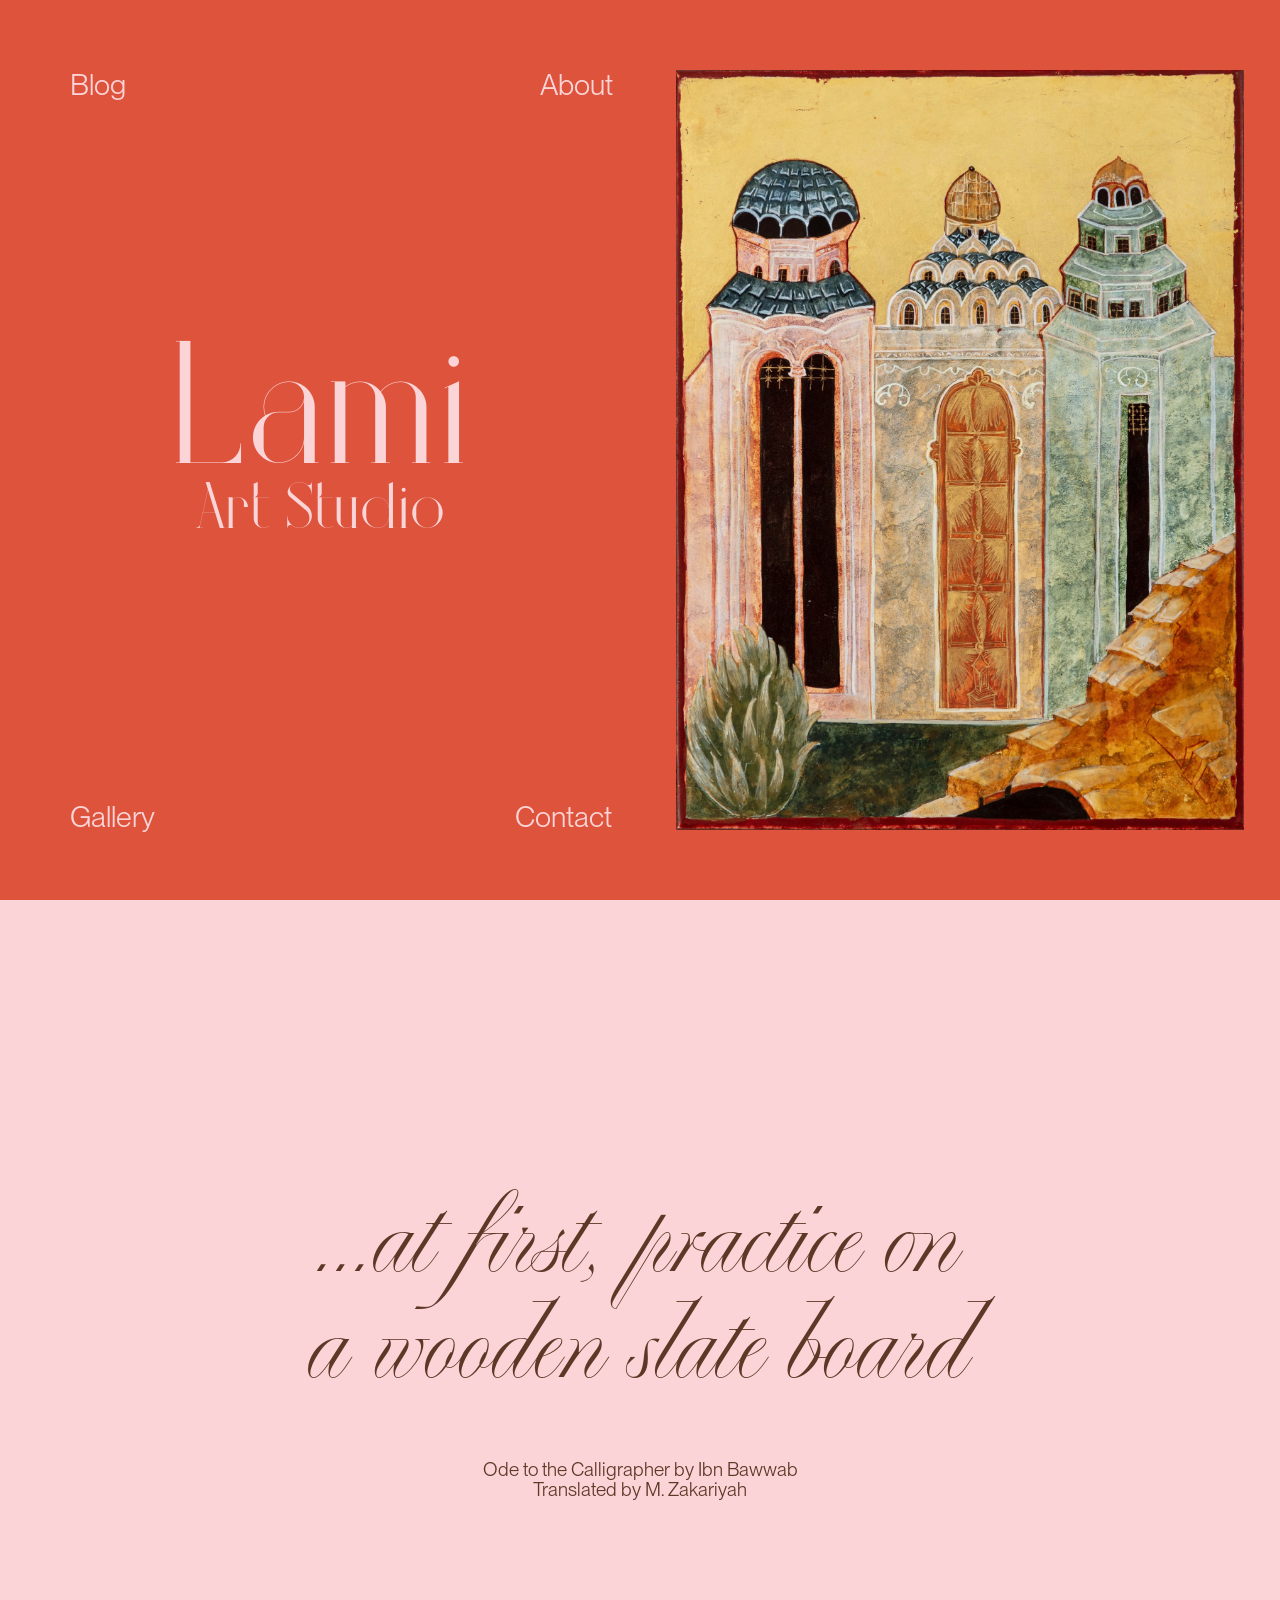
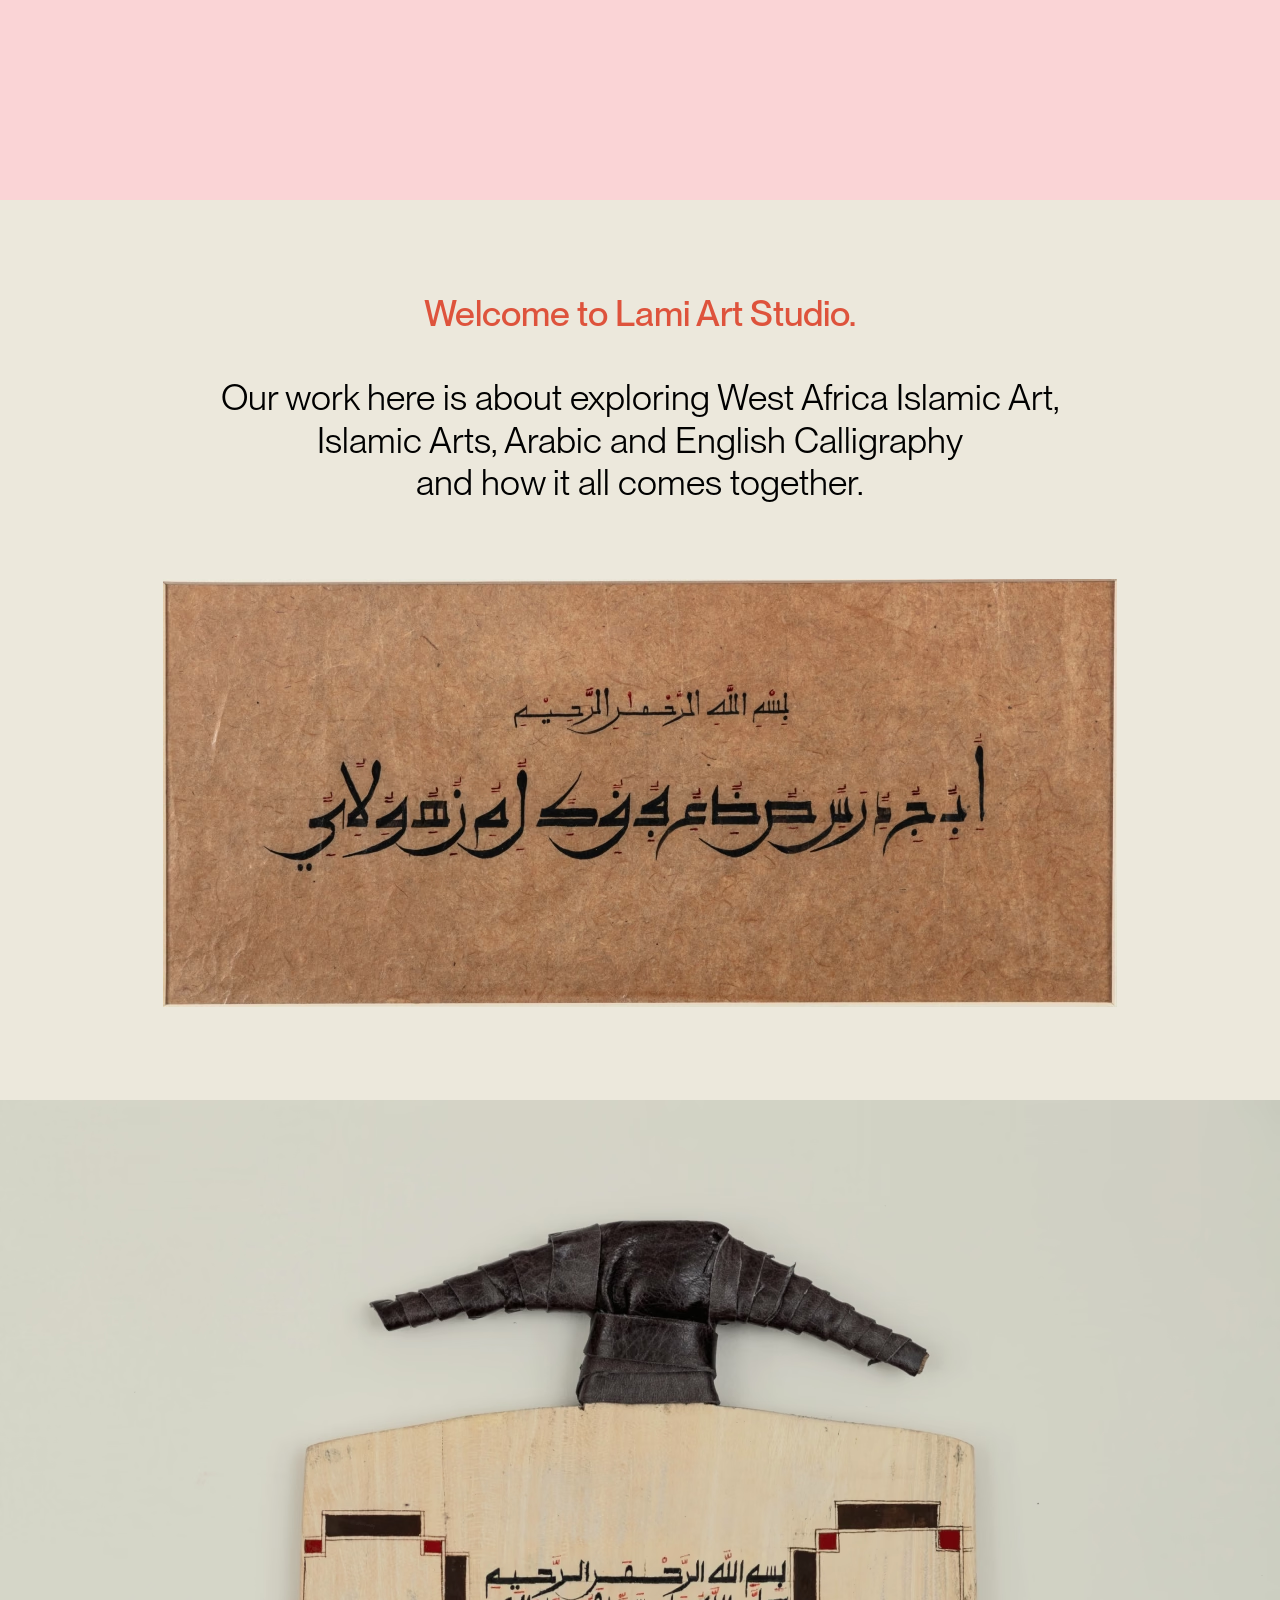
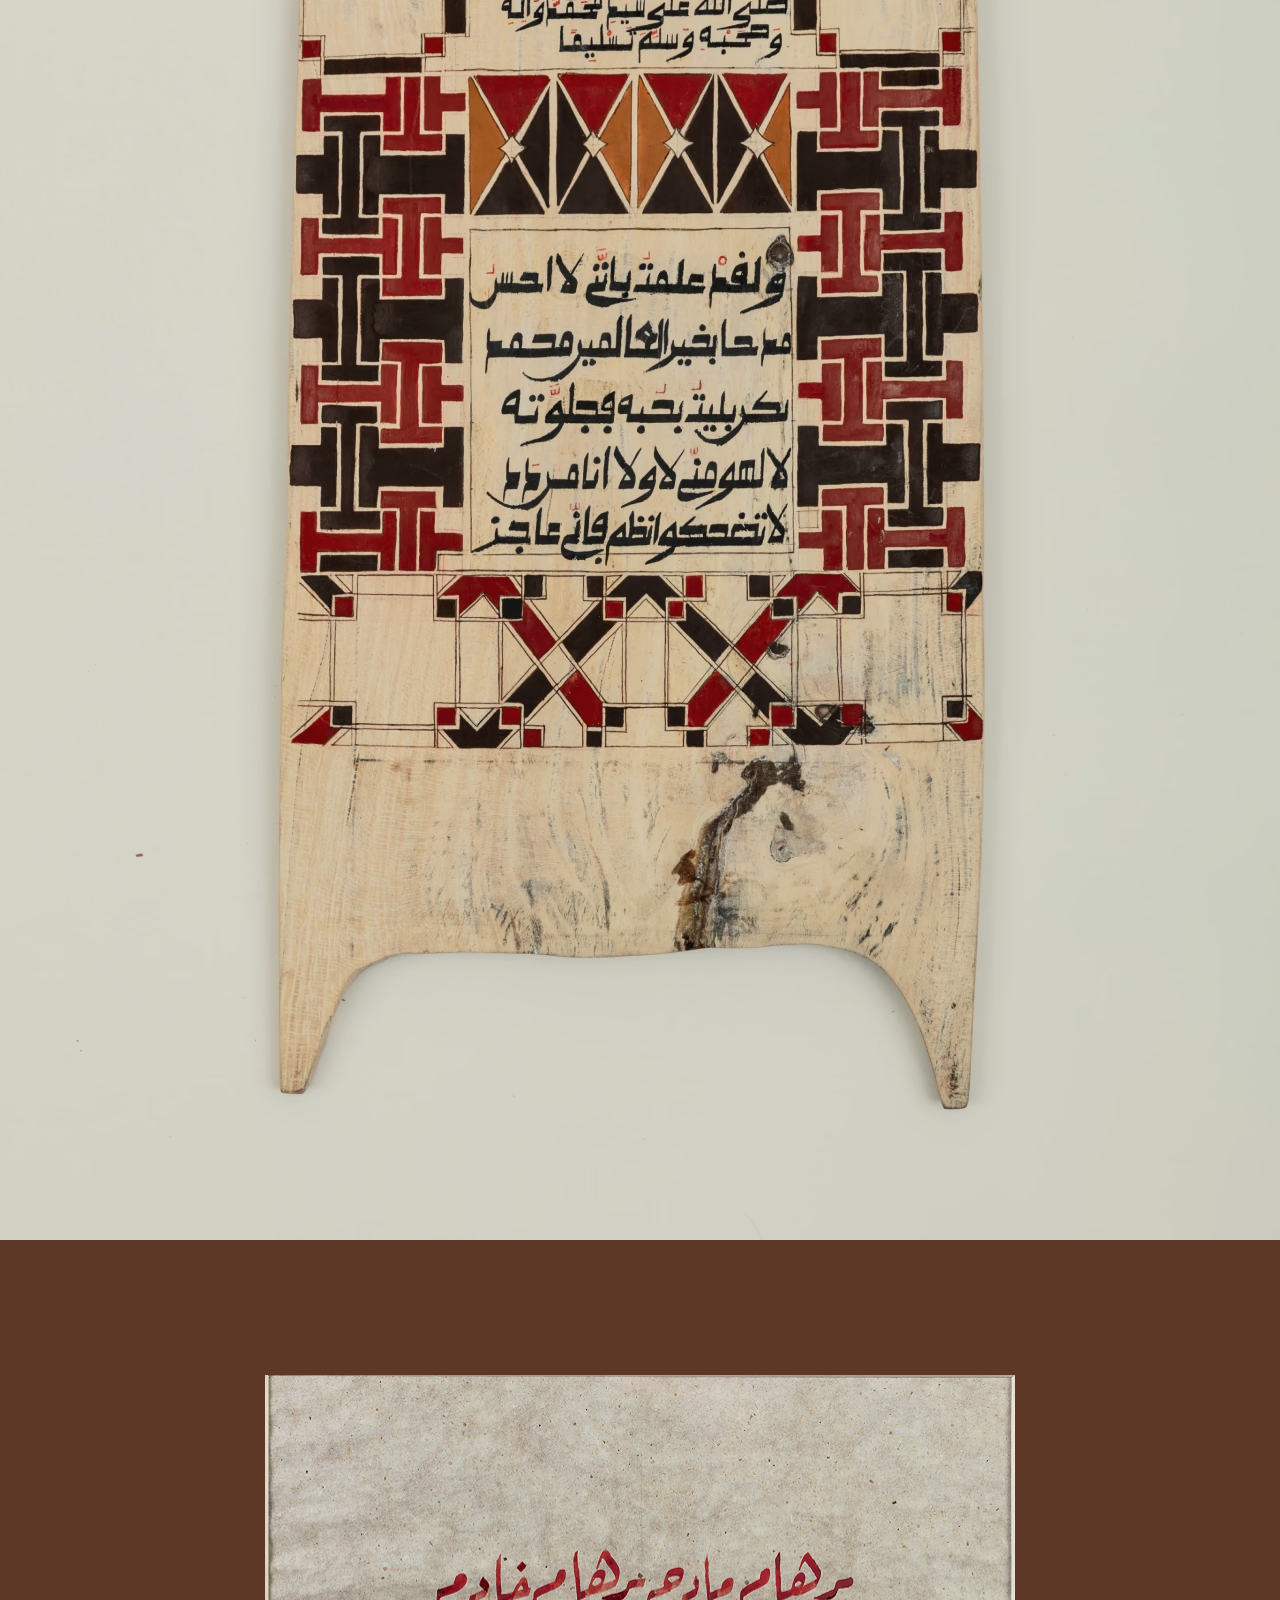
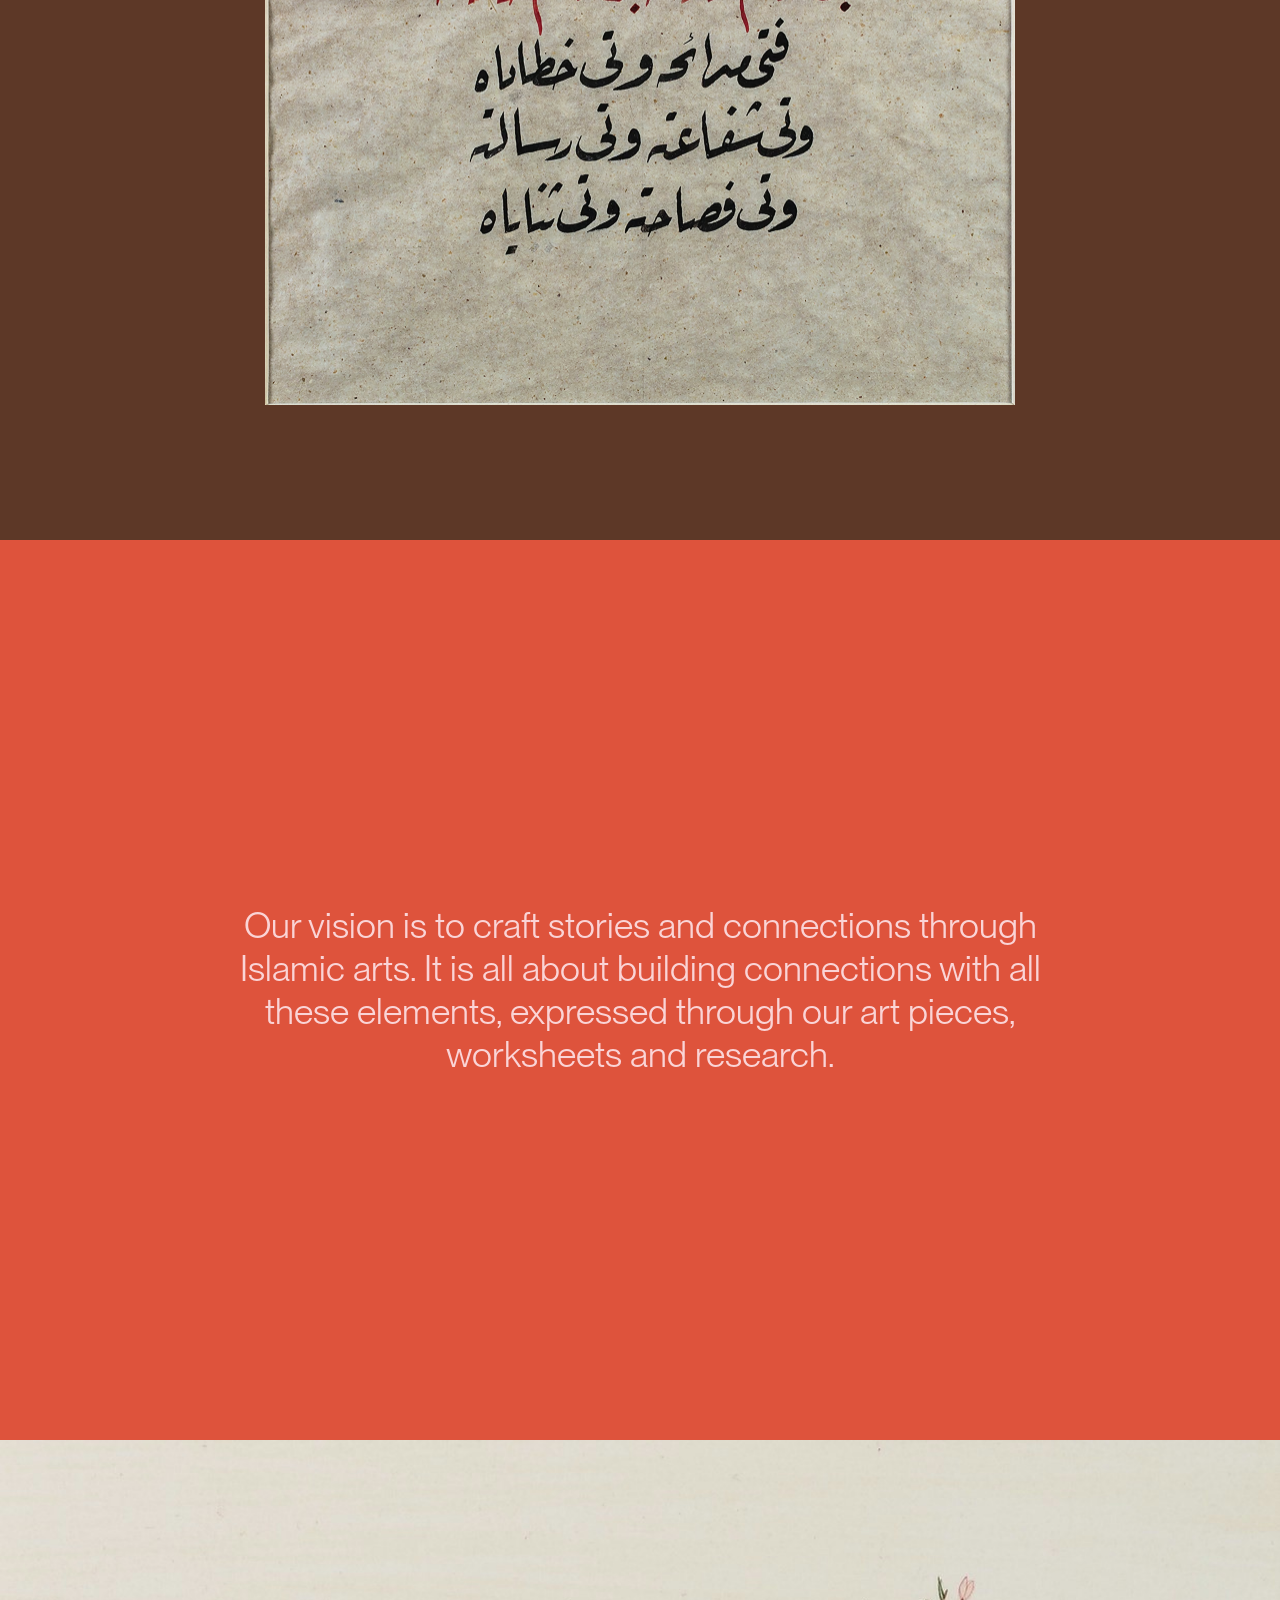
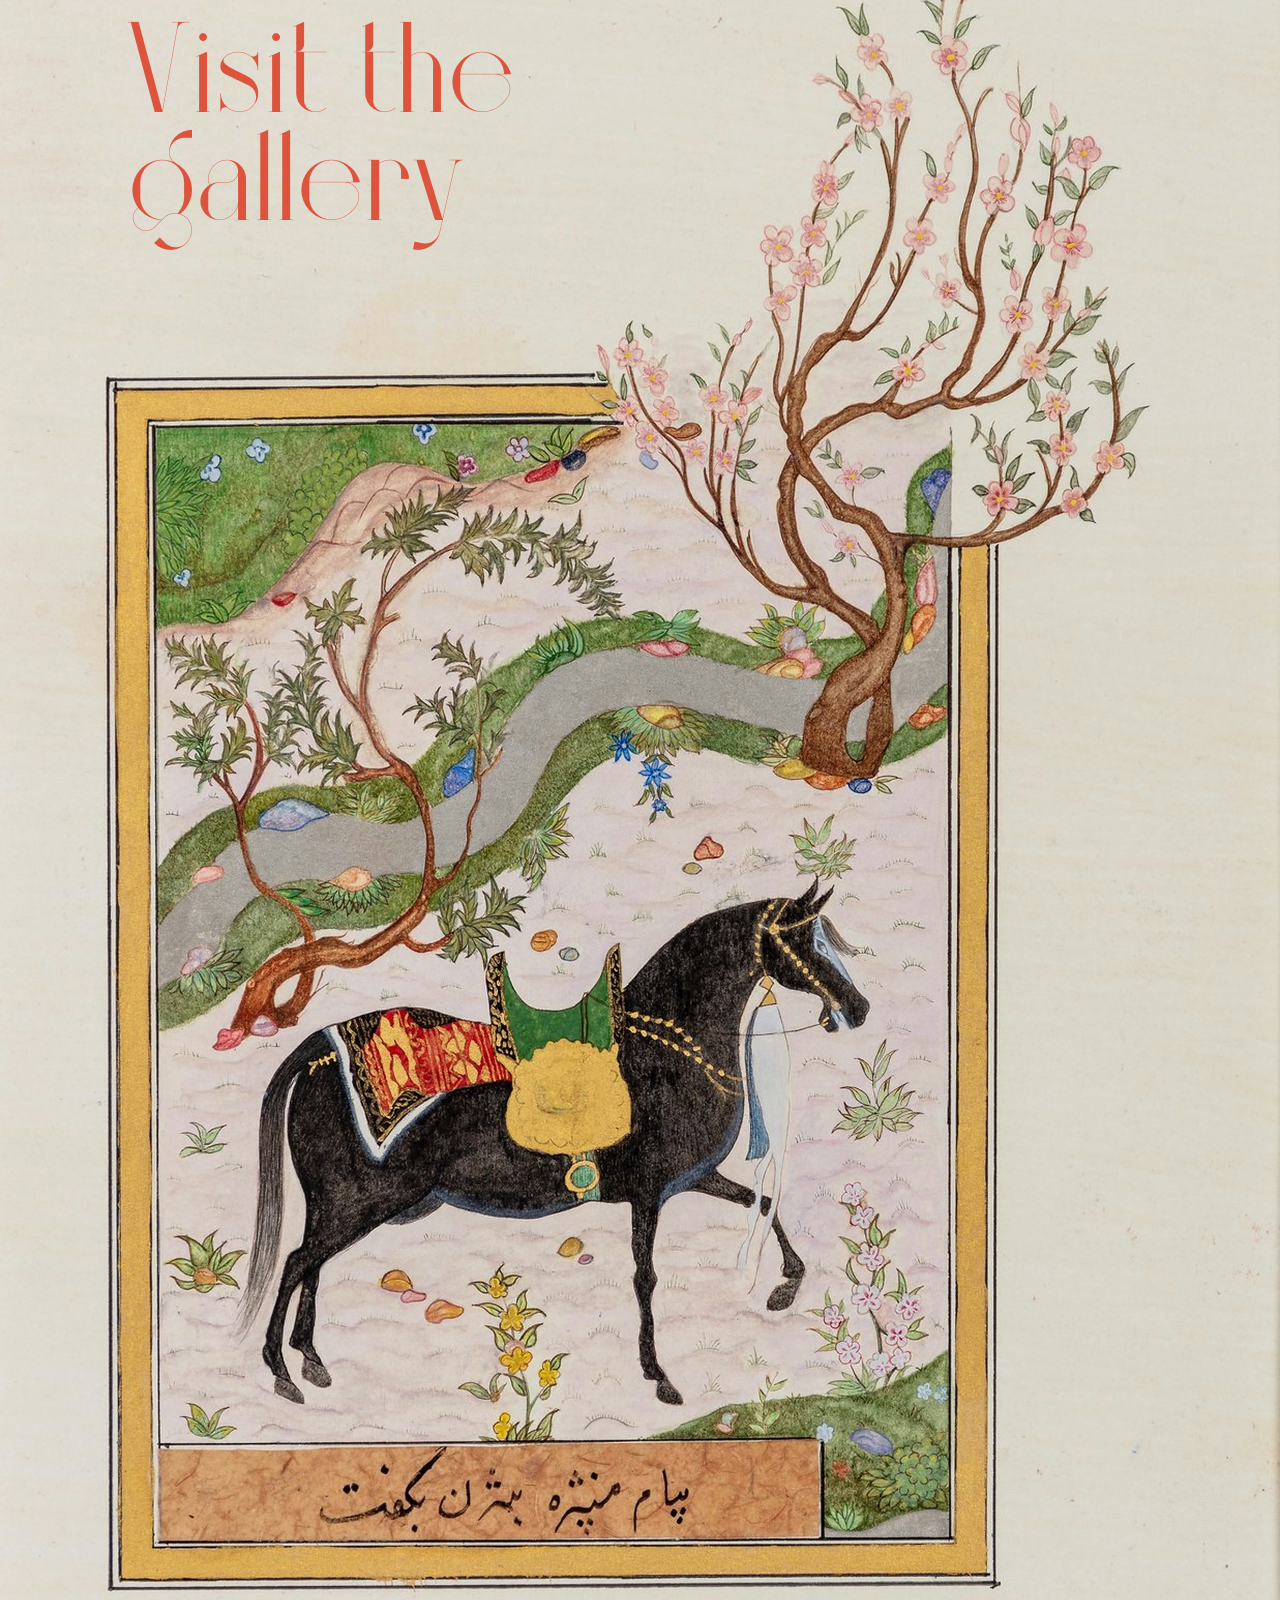
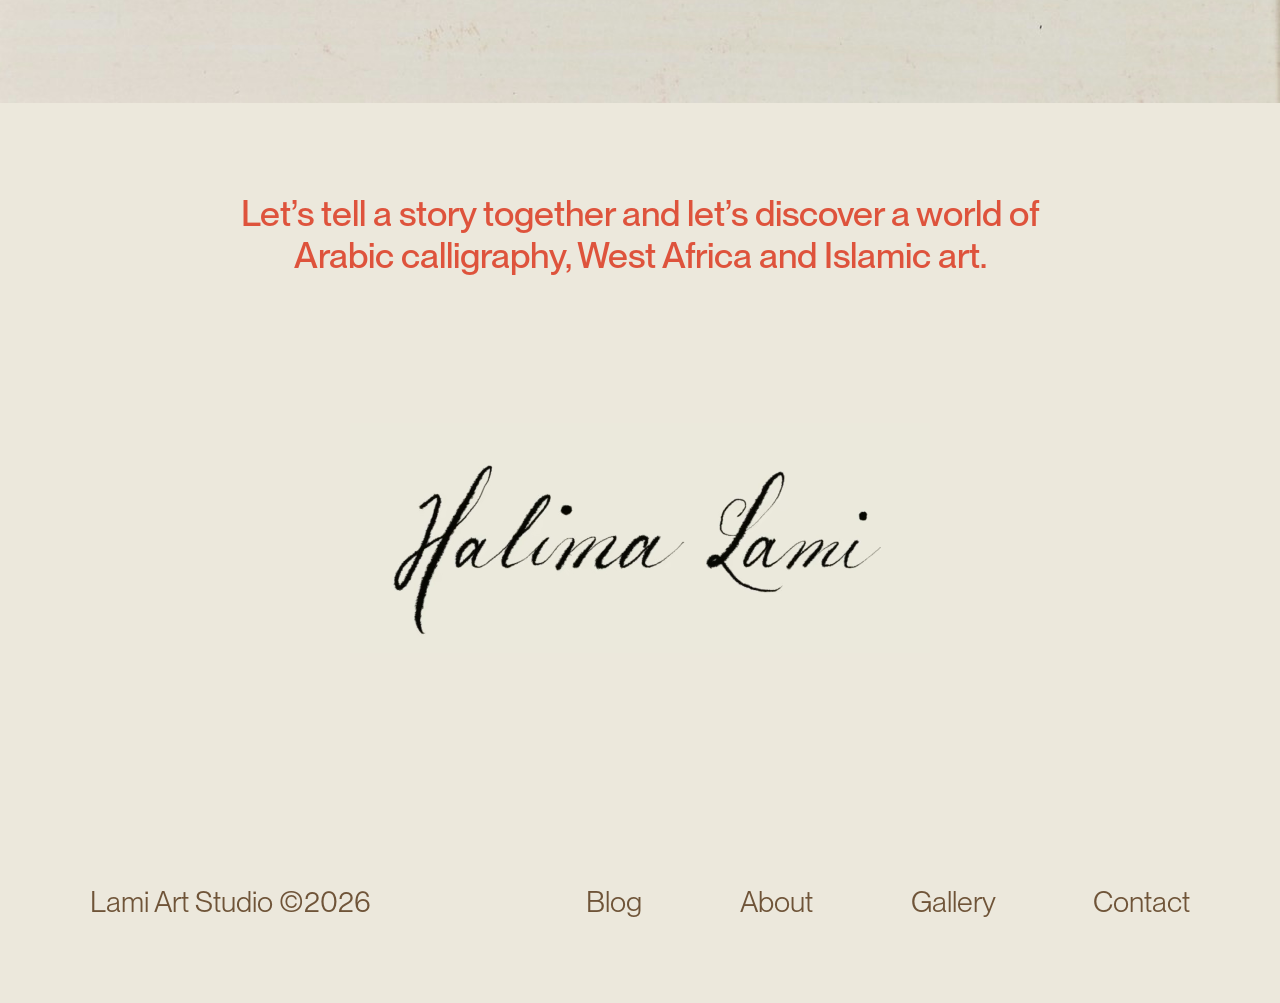
==== index.html @ a7d17df9 "Use dynamic footer year" ====
<!doctype html>
<html lang="en">
  <head>
    <meta charset="utf-8">
    <meta name="viewport" content="width=device-width, initial-scale=1">
    <meta name="description" content="Lami Art Studio explores West African Islamic art, Arabic calligraphy, and English calligraphy.">
    <title>Lami Art Studio</title>
    <link rel="stylesheet" href="styles.css">
  </head>
  <body>
    <main class="page">
      <section id="home" class="hero section-frame">
        <div class="hero-inner design-inner">
          <div class="hero-copy">
            <nav class="hero-nav" aria-label="Primary navigation">
              <a class="nav-blog" href="blog.html">Blog</a>
              <a class="nav-about" href="about.html">About</a>
              <a class="nav-gallery" href="gallery/">Gallery</a>
              <a class="nav-contact" href="contact.html">Contact</a>
            </nav>
            <h1>Lami <span>Art Studio</span></h1>
          </div>
          <div class="hero-media">
            <img
              class="hero-art"
              src="assets/coded/hero-art.avif"
              srcset="assets/coded/hero-art.avif 1600w, assets/coded/hero-art-2x.avif 2800w"
              sizes="(max-width: 700px) 84vw, 50vw"
              alt="Painted architectural artwork with domes and towers">
          </div>
        </div>
      </section>

      <section id="blog" class="quote section-frame">
        <div class="quote-inner design-inner">
          <p class="script-quote">...at first, practice on<br>a wooden slate board</p>
          <p class="quote-credit">Ode to the Calligrapher by Ibn Bawwab<br>Translated by M. Zakariyah</p>
        </div>
      </section>

      <section class="intro section-frame">
        <div class="intro-inner design-inner">
          <div class="intro-copy">
            <p class="welcome">Welcome to Lami Art Studio.</p>
            <p>
              Our work here is about exploring West Africa Islamic Art,<br>
              Islamic Arts, Arabic and English Calligraphy<br>
              and how it all comes together.
            </p>
          </div>
          <picture class="slate-art">
            <img
              src="assets/coded/slate-calligraphy.avif"
              srcset="assets/coded/slate-calligraphy.avif 954w, assets/coded/slate-calligraphy-2x.avif 1908w"
              sizes="(max-width: 1280px) 74.5vw, 954px"
              alt="Arabic calligraphy on a textured board">
          </picture>
        </div>
      </section>

      <section class="board section-frame" aria-label="Decorated wooden board artwork">
        <picture class="board-art">
          <img
            src="assets/coded/wooden-board-full.avif"
            srcset="assets/coded/wooden-board-full.avif 1280w, assets/coded/wooden-board-full-2x.avif 2560w"
            sizes="100vw"
            alt="Decorated wooden board with Arabic calligraphy">
        </picture>
      </section>

      <section id="about" class="brown section-frame" aria-label="Arabic calligraphy artwork on brown">
        <div class="brown-inner design-inner">
          <picture class="brown-art">
            <img
              src="assets/coded/brown-calligraphy.avif"
              srcset="assets/coded/brown-calligraphy.avif 750w, assets/coded/brown-calligraphy-2x.avif 1500w"
              sizes="(max-width: 1280px) 58.6vw, 750px"
              alt="Arabic calligraphy artwork">
          </picture>
        </div>
      </section>

      <section class="vision section-frame">
        <div class="vision-inner design-inner">
          <p>
            Our vision is to craft stories and connections through<br>
            Islamic arts. It is all about building connections with all<br>
            these elements, expressed through our art pieces,<br>
            worksheets and research.
          </p>
        </div>
      </section>

      <section id="gallery" class="gallery section-frame">
        <picture class="gallery-art">
          <img
            src="assets/gallery-horse.avif"
            srcset="assets/gallery-horse.avif 1237w, assets/gallery-horse-2x.avif 2474w"
            sizes="100vw"
            alt="Miniature painting of a black horse beneath flowering branches">
        </picture>
        <div class="gallery-inner design-inner">
          <h2><a href="/gallery">Visit the<br>gallery</a></h2>
        </div>
      </section>

      <footer id="contact" class="footer section-frame">
        <div class="footer-inner design-inner">
          <p class="contact-line">
            Let’s tell a story together and let’s discover a world of<br>
            Arabic calligraphy, West Africa and Islamic art.
          </p>
          <img
            class="signature"
            src="assets/coded/signature.avif"
            srcset="assets/coded/signature.avif 580w, assets/coded/signature-2x.avif 1160w"
            sizes="(max-width: 700px) 72vw, 45.3vw"
            alt="Halima Lami signature">
          <nav class="footer-nav" aria-label="Footer navigation">
            <span>Lami Art Studio &copy;<span class="current-year">2026</span></span>
            <a href="blog.html">Blog</a>
            <a href="about.html">About</a>
            <a href="gallery/">Gallery</a>
            <a href="contact.html">Contact</a>
          </nav>
        </div>
      </footer>
    </main>
    <script src="script.js"></script>
  </body>
</html>
---- styles.css ----
:root {
  --coral: #de533c;
  --pink: #fad4d6;
  --cream: #ece8dc;
  --brown: #5d3827;
  --board-bg: #d8d8ca;
  --ink: #000;
  --footer-ink: #6f5438;
  --design: min(100vw, 1280px);
  --site-header-height: clamp(82px, 10.23vw, 131px);
}

@font-face {
  font-family: "PP Neue Montreal";
  src: url("assets/fonts/PPNeueMontreal-Book.otf") format("opentype");
  font-weight: 400;
  font-style: normal;
  font-display: swap;
}

@font-face {
  font-family: "PP Neue Montreal";
  src: url("assets/fonts/PPNeueMontreal-Medium.otf") format("opentype");
  font-weight: 500;
  font-style: normal;
  font-display: swap;
}

@font-face {
  font-family: "PP Neue Montreal";
  src: url("assets/fonts/PPNeueMontreal-Bold.otf") format("opentype");
  font-weight: 700;
  font-style: normal;
  font-display: swap;
}

@font-face {
  font-family: "Bigilla";
  src: url("assets/fonts/Bigilla.otf") format("opentype");
  font-weight: 400;
  font-style: normal;
  font-display: swap;
}

@font-face {
  font-family: "PP Playground";
  src: url("assets/fonts/PPPlayground-Light.otf") format("opentype");
  font-weight: 300;
  font-style: normal;
  font-display: swap;
}

@font-face {
  font-family: "QCF Page 590";
  src: url("assets/fonts/quran/p590.woff2") format("woff2");
  font-weight: 400;
  font-style: normal;
  font-display: swap;
}

* {
  box-sizing: border-box;
}

html {
  scroll-behavior: smooth;
}

body {
  margin: 0;
  overflow-x: hidden;
  background: var(--cream);
  color: var(--ink);
  font-family: "PP Neue Montreal", Avenir, "Helvetica Neue", Arial, sans-serif;
}

a {
  color: inherit;
  text-decoration: none;
}

img {
  display: block;
  max-width: 100%;
}

picture {
  display: block;
}

.page {
  width: 100%;
}

.section-frame {
  position: relative;
  width: 100%;
  overflow: hidden;
}

.design-inner {
  width: min(100%, 1280px);
  height: 100%;
  position: relative;
}

.hero,
.quote,
.intro,
.brown,
.vision,
.footer {
  height: 100svh;
  min-height: 100svh;
}

.hero {
  --hero-box-height: min(91.35svh, calc(var(--design) * 0.59453125));
  background: var(--coral);
  color: var(--pink);
}

.hero-inner {
  display: grid;
  grid-template-columns: 1fr 1fr;
  align-items: center;
  margin: 0 auto;
}

.hero-copy,
.hero-media {
  position: relative;
  height: var(--hero-box-height);
  min-height: 0;
}

.hero-media {
  display: grid;
  place-items: center;
}

.hero-art {
  width: auto;
  height: var(--hero-box-height);
  max-height: 100%;
  max-width: none;
  object-fit: contain;
}

.hero-nav a {
  position: absolute;
  z-index: 2;
  color: var(--pink);
  font-size: clamp(16px, 2.27vw, 29px);
  line-height: 1;
}

.nav-blog {
  left: 10.9%;
  top: 0;
}

.nav-about {
  right: 4.2%;
  top: 0;
}

.nav-gallery {
  left: 10.9%;
  bottom: 0;
}

.nav-contact {
  right: 4.3%;
  bottom: 0;
}

h1 {
  position: absolute;
  left: 50%;
  top: 50%;
  margin: 0;
  transform: translate(-50%, -50%);
  color: var(--pink);
  font-family: "Bigilla", Didot, Georgia, serif;
  font-size: clamp(80px, 13.3vw, 170px);
  font-weight: 400;
  letter-spacing: 0;
  line-height: 0.72;
  text-align: center;
}

h1 span {
  display: block;
  color: var(--pink);
  font-family: "Bigilla", Didot, Georgia, serif;
  font-size: clamp(34px, 5vw, 64px);
  font-weight: 400;
  line-height: 1;
}

.quote {
  display: grid;
  place-items: center;
  background: var(--pink);
  color: var(--brown);
  text-align: center;
}

.quote-inner {
  height: auto;
}

.script-quote {
  margin: 0;
  color: var(--brown);
  font-family: "PP Playground", "Snell Roundhand", cursive;
  font-size: clamp(54px, 8.7vw, 111px);
  font-weight: 300;
  line-height: 0.95;
}

.quote-credit {
  margin: clamp(34px, 3.9vw, 50px) 0 0;
  color: var(--brown);
  font-size: clamp(11px, 1.48vw, 19px);
  line-height: 1.08;
}

.intro {
  display: grid;
  place-items: center;
  background: var(--cream);
  text-align: center;
}

.intro-inner {
  height: auto;
  display: grid;
  justify-items: center;
  gap: clamp(56px, 8.3vh, 90px);
}

.intro-copy {
  font-size: clamp(18px, 2.8vw, 36px);
  line-height: 1.18;
}

.intro-copy p {
  margin: 0;
}

.welcome {
  margin-bottom: clamp(24px, 3.3vw, 42px) !important;
  color: var(--coral);
  font-weight: 500;
}

.slate-art {
  width: min(74.5vw, 954px);
}

.slate-art img,
.board-art img,
.brown-art img,
.gallery-art img {
  display: block;
  width: 100%;
  height: auto;
}

.board {
  background: var(--board-bg);
}

.board-art {
  width: 100vw;
  max-width: none;
  height: auto;
}

.brown {
  display: grid;
  place-items: center;
  background: var(--brown);
}

.brown-inner {
  display: grid;
  place-items: center;
}

.brown-art {
  width: min(58.6vw, 750px);
}

.vision {
  display: grid;
  place-items: center;
  background: var(--coral);
  color: var(--pink);
  text-align: center;
}

.vision-inner {
  height: 100%;
  display: grid;
  place-items: center;
}

.vision p {
  margin: 0;
  width: max-content;
  max-width: min(100%, 900px);
  font-size: clamp(22px, 2.8vw, 36px);
  line-height: 1.2;
}

.gallery {
  background: var(--cream);
}

.gallery-art {
  position: relative;
  z-index: 1;
  width: 100%;
  max-width: none;
  height: auto;
}

.gallery-inner {
  position: absolute;
  inset: 0;
  z-index: 2;
  pointer-events: none;
}

.gallery h2 {
  position: absolute;
  left: 10%;
  top: 10%;
  margin: 0;
  color: var(--coral);
  font-family: "Bigilla", Didot, Georgia, serif;
  font-size: clamp(62px, 9.8vw, 126px);
  font-weight: 400;
  line-height: 0.86;
}

.gallery h2 a {
  pointer-events: auto;
}

.footer {
  display: grid;
  place-items: center;
  background: var(--cream);
  color: var(--footer-ink);
  text-align: center;
}

.footer-inner {
  display: grid;
  grid-template-rows: 1fr auto 1fr auto;
  align-items: center;
  justify-items: center;
  padding: clamp(64px, 10vh, 124px) clamp(26px, 7vw, 90px) clamp(44px, 10vh, 84px);
}

.contact-line {
  grid-row: 1;
  align-self: start;
  max-width: min(66.5vw, 850px);
  margin: 0;
  color: var(--coral);
  font-size: clamp(20px, 2.8vw, 36px);
  font-weight: 500;
  line-height: 1.18;
}

.signature {
  grid-row: 2;
  width: min(45.3vw, 580px);
}

.footer-nav {
  grid-row: 4;
  width: 100%;
  display: grid;
  grid-template-columns: 1fr repeat(4, auto);
  align-items: center;
  gap: clamp(36px, 7.65vw, 98px);
  color: var(--footer-ink);
  font-size: clamp(15px, 2.27vw, 29px);
  text-align: left;
}

.footer-nav a {
  text-align: center;
}

.site-header {
  height: var(--site-header-height);
  background: var(--pink);
  color: var(--footer-ink);
}

.site-header-inner {
  width: min(100%, 1280px);
  height: 100%;
  margin: 0 auto;
  display: flex;
  align-items: center;
  gap: clamp(28px, 5vw, 64px);
  padding: 0 clamp(22px, 3.9vw, 50px);
}

.site-logo {
  flex: 0 0 auto;
  color: var(--coral);
  font-family: "Bigilla", Didot, Georgia, serif;
  font-size: clamp(27px, 2.73vw, 35px);
  line-height: 1;
  white-space: nowrap;
}

.site-nav {
  flex: 1 1 auto;
  margin-left: auto;
  display: flex;
  align-items: center;
  justify-content: space-between;
  min-width: 0;
  max-width: min(55vw, 704px);
  color: var(--footer-ink);
  font-size: clamp(18px, 2.34vw, 30px);
  line-height: 1;
  white-space: nowrap;
}

.site-nav .is-active {
  color: var(--coral);
}

.menu-toggle,
.mobile-menu {
  display: none;
}

.about-page {
  background: var(--brown);
}

.about-quote {
  height: calc(100svh - var(--site-header-height));
  min-height: 469px;
  display: grid;
  place-items: center;
  background: var(--pink);
  color: var(--brown);
  text-align: center;
}

.about-quote-inner {
  height: auto;
}

.about-quote h1 {
  position: static;
  transform: none;
  margin: 0;
  color: var(--brown);
  font-family: "PP Playground", "Snell Roundhand", cursive;
  font-size: clamp(48px, 5.45vw, 70px);
  font-weight: 300;
  line-height: 1.02;
}

.about-quote h1 span {
  color: inherit;
  display: inline;
  font-family: inherit;
  font-size: inherit;
  font-weight: inherit;
  line-height: inherit;
}

.mobile-break {
  display: none;
}

.about-quote p {
  margin: 112px 0 0;
  color: var(--brown);
  font-size: 20px;
  line-height: 1;
}

.about-story {
  background: var(--brown);
  color: var(--pink);
}

.about-story-inner {
  width: min(100%, 1280px);
  margin: 0 auto;
  padding: 150px 0 150px;
}

.about-copy {
  margin: 0;
  color: var(--pink);
  font-size: clamp(24px, 2.58vw, 33px);
  font-weight: 300;
  letter-spacing: 0.01em;
  line-height: 1.05;
}

.about-copy-top {
  width: 650px;
  margin-left: 147px;
}

.about-portrait {
  width: 878px;
  margin: 145px 0 0 279px;
}

.about-copy-mid {
  width: 710px;
  margin: 154px 0 0 421px;
}

.about-tiles {
  width: 1054px;
  margin: 171px 0 0 98px;
}

.about-copy-bottom {
  width: 745px;
  margin: 148px 0 0 98px;
}

.about-gallery-callout {
  width: 1054px;
  margin: 150px 0 0 98px;
  display: grid;
  grid-template-columns: 330px 624px;
  gap: 100px;
  align-items: end;
}

.about-gallery-link {
  color: var(--pink);
  font-family: "Bigilla", Didot, Georgia, serif;
  font-size: clamp(52px, 5.7vw, 73px);
  line-height: 0.82;
}

.about-plate {
  width: 624px;
}

.gallery-page {
  background: var(--brown);
}

.inner-page .site-nav {
  font-size: clamp(18px, 1.56vw, 20px);
}

.gallery-quote {
  height: calc(100svh - var(--site-header-height));
  min-height: 469px;
  display: grid;
  place-items: center;
  background: var(--pink);
  color: var(--brown);
  text-align: center;
}

.gallery-quote-inner {
  height: auto;
}

.gallery-quote p {
  margin: 0;
  color: var(--brown);
  font-family: "QCF Page 590", serif;
  font-size: clamp(86px, 9.37vw, 120px);
  font-weight: 400;
  line-height: 1;
  white-space: nowrap;
}

.gallery-quote-translation {
  display: block;
  margin-top: clamp(52px, 6.25vw, 80px);
  color: var(--brown);
  font-family: Arial, "PP Neue Montreal", Avenir, "Helvetica Neue", sans-serif;
  font-size: clamp(15px, 1.56vw, 20px);
  font-weight: 400;
  line-height: 1.28;
}

.gallery-quote-translation span {
  display: block;
}

.gallery-catalog {
  background: var(--brown);
  color: var(--pink);
}

.gallery-catalog-inner {
  width: min(100%, 1280px);
  margin: 0 auto;
  padding: clamp(86px, 10.9vw, 140px) clamp(50px, 5.47vw, 70px) clamp(90px, 11.7vw, 150px);
}

.gallery-heading {
  display: grid;
  grid-template-columns: minmax(280px, 0.72fr) minmax(360px, 1fr);
  align-items: end;
  gap: clamp(56px, 7.8vw, 100px);
  margin-bottom: clamp(72px, 10.1vw, 130px);
}

.gallery-heading h1 {
  position: static;
  transform: none;
  margin: 0;
  color: var(--pink);
  font-family: "Bigilla", Didot, Georgia, serif;
  font-size: clamp(92px, 13.3vw, 170px);
  font-weight: 400;
  line-height: 0.76;
  text-align: left;
}

.gallery-heading p {
  max-width: 680px;
  margin: 0 0 12px;
  color: var(--pink);
  font-size: clamp(18px, 1.8vw, 23px);
  font-weight: 300;
  letter-spacing: 0.01em;
  line-height: 1.14;
}

.artwork-grid {
  display: grid;
  grid-template-columns: repeat(3, minmax(0, 1fr));
  align-items: start;
  gap: clamp(66px, 7.8vw, 100px) clamp(26px, 3.9vw, 50px);
}

.artwork-card {
  margin: 0;
  color: var(--pink);
}

.artwork-card-wide {
  grid-column: span 2;
}

.artwork-card img {
  width: 100%;
  height: auto;
  background: rgba(250, 212, 214, 0.08);
}

.artwork-card figcaption {
  margin-top: clamp(15px, 1.72vw, 22px);
  display: grid;
  gap: 9px;
}

.artwork-card strong {
  color: var(--pink);
  font-size: clamp(20px, 2.18vw, 28px);
  font-weight: 400;
  line-height: 1;
}

.artwork-card span {
  color: rgba(250, 212, 214, 0.78);
  font-size: clamp(15px, 1.41vw, 18px);
  font-weight: 300;
  letter-spacing: 0.01em;
  line-height: 1.16;
}

@media (min-width: 1281px) {
  .board-art,
  .gallery-art {
    width: 100%;
  }
}

@media (max-width: 1100px) and (min-width: 701px) {
  .about-story-inner {
    padding: 11.7vw 0;
  }

  .about-copy {
    font-size: clamp(20px, 2.58vw, 33px);
  }

  .about-copy-top {
    width: 50.8vw;
    margin-left: 11.5vw;
  }

  .about-portrait {
    width: 68.6vw;
    margin-top: 11.3vw;
    margin-left: 21.8vw;
  }

  .about-copy-mid {
    width: 55.5vw;
    margin-top: 12vw;
    margin-left: 32.9vw;
  }

  .about-tiles {
    width: 82.3vw;
    margin-top: 13.35vw;
    margin-left: 7.65vw;
  }

  .about-copy-bottom {
    width: 58.2vw;
    margin-top: 11.55vw;
    margin-left: 7.65vw;
  }

  .about-gallery-callout {
    width: 82.3vw;
    margin-top: 11.7vw;
    margin-left: 7.65vw;
    grid-template-columns: 25.8vw 48.75vw;
    gap: 7.8vw;
  }

  .about-plate {
    width: 48.75vw;
  }

  .gallery-catalog-inner {
    padding-top: 10.9vw;
    padding-bottom: 11.7vw;
  }
}

@media (max-width: 700px) {
  .site-header {
    position: absolute;
    inset: 0 0 auto;
    z-index: 10;
    height: auto;
    background: transparent;
  }

  .site-header-inner {
    min-height: calc(100vw * 96 / 420);
    padding: calc(100vw * 31 / 420) calc(100vw * 32 / 420) 0;
    display: flex;
    align-items: flex-start;
    justify-content: space-between;
  }

  .site-logo {
    font-size: min(6.43vw, 27px);
  }

  .site-nav {
    display: none;
  }

  .menu-toggle {
    width: 19px;
    height: 17px;
    margin-top: 9px;
    padding: 0;
    border: 0;
    display: grid;
    gap: 5px;
    background: transparent;
  }

  .menu-toggle span {
    display: block;
    width: 100%;
    height: 1px;
    background: var(--coral);
    transform-origin: center;
    transition: transform 180ms ease, opacity 140ms ease;
  }

  .mobile-menu {
    position: fixed;
    inset: 0;
    z-index: 20;
    display: none;
    min-height: 100svh;
    overflow: hidden;
    background: var(--pink);
    color: var(--footer-ink);
  }

  .menu-open {
    overflow: hidden;
  }

  .menu-open .mobile-menu {
    display: block;
  }

  .mobile-menu-header {
    display: flex;
    align-items: flex-start;
    justify-content: space-between;
    padding: calc(100vw * 31 / 420) calc(100vw * 32 / 420) 0;
  }

  .mobile-menu-close {
    position: relative;
    margin-top: 9px;
  }

  .mobile-menu-close span {
    position: absolute;
    top: 8px;
    left: 0;
  }

  .mobile-menu-close span:nth-child(1) {
    transform: rotate(45deg);
  }

  .mobile-menu-close span:nth-child(2) {
    opacity: 0;
  }

  .mobile-menu-close span:nth-child(3) {
    transform: rotate(-45deg);
  }

  .mobile-menu-nav {
    margin-top: calc(100vw * 178 / 420);
    display: grid;
    justify-items: center;
    gap: calc(100vw * 45 / 420);
    font-size: 30px;
    font-weight: 300;
    line-height: 1;
  }

  .mobile-menu-nav .is-active {
    color: var(--coral);
    font-weight: 400;
  }

  .mobile-menu-contact {
    position: absolute;
    left: 0;
    right: 0;
    bottom: calc(100vw * 15 / 420);
    min-height: calc(100vw * 175 / 420);
    display: grid;
    place-items: center;
    color: var(--coral);
    text-align: center;
  }

  .mobile-menu-contact span {
    grid-area: 1 / 1;
    position: relative;
    z-index: 2;
    width: 100%;
    color: rgba(236, 232, 220, 0.72);
    font-family: "PP Playground", "Snell Roundhand", cursive;
    font-size: clamp(94px, 30vw, 105px);
    font-weight: 300;
    line-height: 0.72;
  }

  .mobile-menu-contact strong {
    grid-area: 1 / 1;
    position: relative;
    z-index: 1;
    font-size: clamp(26px, 7.14vw, 30px);
    font-weight: 400;
  }

  .about-quote {
    height: auto;
    min-height: 0;
    padding: calc(100vw * 160 / 420) calc(100vw * 31 / 420) calc(100vw * 77 / 420);
  }

  .about-quote h1 {
    font-size: clamp(41px, 11vw, 47px);
    line-height: 0.98;
  }

  .about-quote h1 span {
    display: block;
  }

  .desktop-break {
    display: none;
  }

  .mobile-break {
    display: none;
  }

  .quote-line-third {
    margin-top: calc(100vw * 29 / 420);
  }

  .about-quote p {
    margin-top: calc(100vw * 59 / 420);
    font-size: 15px;
  }

  .about-story-inner {
    padding: 40px 20px;
  }

  .about-copy {
    width: 100%;
    margin-left: 0;
    font-size: 20px;
    font-weight: 300;
    line-height: 1.09;
  }

  .about-copy br {
    display: none;
  }

  .about-portrait {
    width: 100%;
    margin: 40px 0 0;
  }

  .about-copy-mid {
    margin-top: 40px;
  }

  .about-tiles {
    width: 100%;
    margin: 40px 0 0;
  }

  .about-copy-bottom {
    margin-top: 40px;
  }

  .about-gallery-callout {
    width: 100%;
    margin: 40px 0 0;
    display: grid;
    grid-template-columns: 1fr;
    gap: 40px;
  }

  .about-gallery-link {
    order: 2;
    justify-self: center;
    font-size: 42px;
    text-align: center;
  }

  .about-plate {
    order: 1;
    width: 100%;
  }

  .gallery-page .site-header {
    color: var(--pink);
  }

  .gallery-quote {
    height: auto;
    min-height: 0;
    padding: calc(100vw * 169 / 420) calc(100vw * 32 / 420) calc(100vw * 90 / 420);
  }

  .gallery-quote p {
    font-size: clamp(50px, 13.8vw, 58px);
    line-height: 1;
  }

  .gallery-quote-translation {
    margin-top: calc(100vw * 42 / 420);
    font-size: 15px;
  }

  .gallery-catalog-inner {
    padding: calc(100vw * 64 / 420) 20px 56px;
  }

  .gallery-heading {
    grid-template-columns: 1fr;
    gap: 24px;
    margin-bottom: 40px;
  }

  .gallery-heading h1 {
    font-size: 76px;
    line-height: 0.8;
  }

  .gallery-heading p {
    max-width: none;
    margin: 0;
    font-size: 15px;
    font-weight: 300;
    line-height: 1.16;
  }

  .artwork-grid {
    grid-template-columns: 1fr;
    gap: 40px;
  }

  .artwork-card-wide {
    grid-column: auto;
  }

  .artwork-card figcaption {
    margin-top: 14px;
    gap: 7px;
  }

  .artwork-card strong {
    font-size: 20px;
    font-weight: 400;
  }

  .artwork-card span {
    font-size: 15px;
    line-height: 1.14;
  }

  .quote,
  .intro,
  .brown,
  .vision,
  .footer {
    height: auto;
    min-height: 0;
  }

  .hero {
    height: max(100svh, calc(100vw * 1000 / 420));
    min-height: 100svh;
  }

  .hero-inner {
    grid-template-columns: 1fr;
    grid-template-rows: 1fr 1fr;
  }

  .hero-copy {
    height: 100%;
    min-height: 0;
  }

  .hero-media {
    width: 100%;
    height: 100%;
    min-height: 0;
    padding: 0 0 28px;
  }

  .hero-art {
    width: min(84vw, 420px);
    height: auto;
    max-width: 100%;
  }

  .hero-nav a {
    font-size: clamp(14px, 3.81vw, 18px);
  }

  .nav-blog {
    left: 8%;
    top: 7%;
  }

  .nav-about {
    right: 8%;
    top: 7%;
  }

  .nav-gallery {
    left: 8%;
    bottom: 7%;
  }

  .nav-contact {
    right: 8%;
    bottom: 7%;
  }

  h1 {
    font-size: clamp(74px, 24vw, 104px);
  }

  h1 span {
    font-size: clamp(31px, 8vw, 38px);
  }

  .intro-copy {
    font-size: clamp(15px, 3.57vw, 18px);
    line-height: 1.08;
  }

  .quote-credit {
    font-size: 12px;
  }

  .quote {
    padding: calc(100vw * 112 / 420) 20px calc(100vw * 96 / 420);
  }

  .intro {
    padding: calc(100vw * 50 / 420) 0 calc(100vw * 58 / 420);
  }

  .intro-inner {
    gap: calc(100vw * 50 / 420);
  }

  .intro-copy,
  .vision p,
  .contact-line {
    width: min(84vw, 420px);
  }

  .intro-copy br,
  .vision p br,
  .contact-line br {
    display: none;
  }

  .slate-art {
    width: min(74.5vw, 313px);
  }

  .brown-art {
    width: min(58.4vw, 245px);
  }

  .brown {
    padding: calc(100vw * 43 / 420) 0;
  }

  .gallery {
    min-height: auto;
  }

  .gallery h2 {
    left: 10%;
    top: 10%;
    font-size: 42px;
  }

  .vision p,
  .contact-line {
    font-size: clamp(15px, 3.57vw, 18px);
    line-height: 1.12;
  }

  .vision {
    padding: calc(100vw * 86 / 420) 0 calc(100vw * 88 / 420);
  }

  .footer-inner {
    min-height: 0;
    grid-template-rows: auto auto auto;
    gap: calc(100vw * 48 / 420);
    padding: calc(100vw * 49 / 420) calc(100vw * 29 / 420) calc(100vw * 23 / 420);
  }

  .contact-line {
    grid-row: auto;
    max-width: 84vw;
  }

  .signature {
    grid-row: auto;
    width: min(72vw, 302px);
  }

  .footer-nav {
    grid-row: auto;
    width: 100%;
    grid-template-columns: repeat(5, auto);
    justify-content: space-between;
    gap: 14px;
    font-size: clamp(7px, 1.67vw, 11px);
  }
}

.simple-page {
  min-height: 100svh;
  display: grid;
  place-items: center;
  background: var(--cream);
  color: var(--coral);
}

.simple-page.inner-page {
  display: block;
  background: var(--pink);
}

.simple-page-inner {
  display: grid;
  justify-items: center;
  gap: 32px;
}

.inner-page.simple-page .simple-page-inner {
  min-height: calc(100svh - var(--site-header-height));
  place-items: center;
  background: var(--pink);
}

.simple-page h1 {
  position: static;
  transform: none;
  color: var(--coral);
  font-size: clamp(84px, 12vw, 160px);
  text-align: center;
}
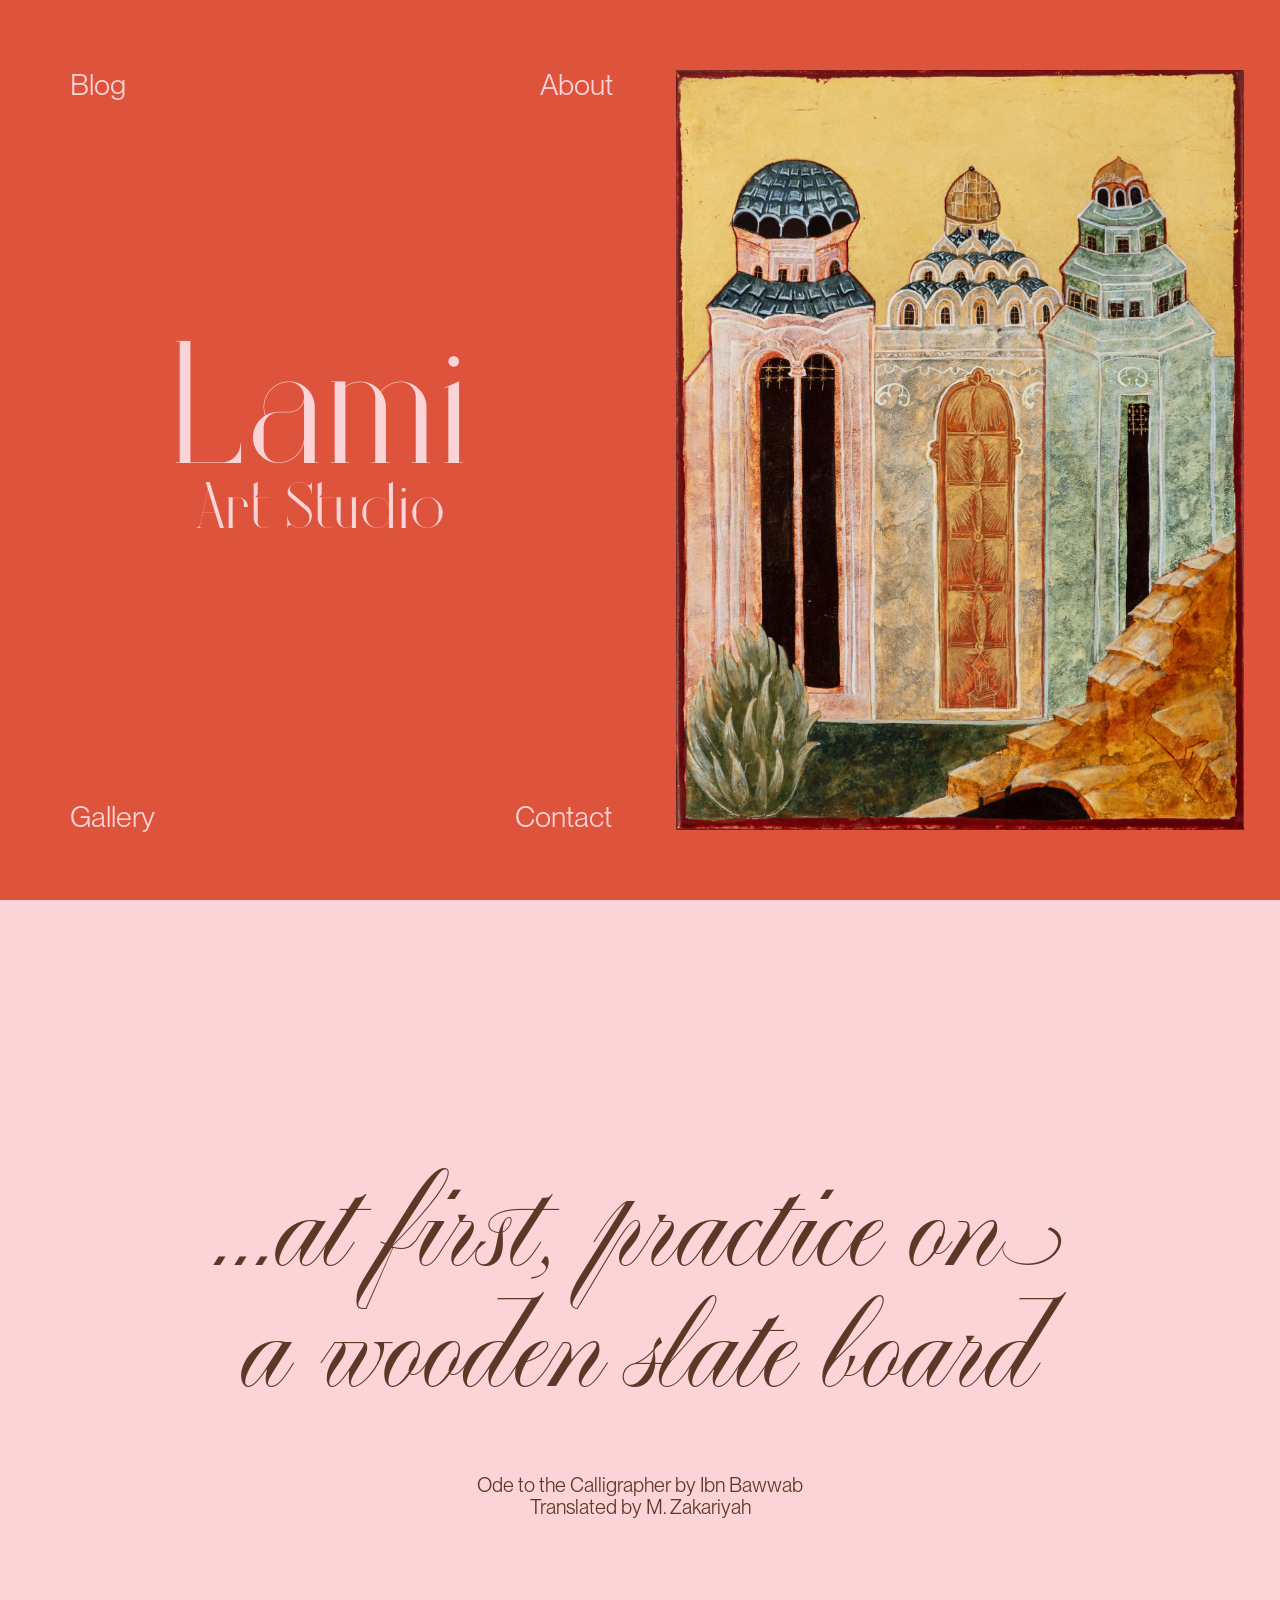
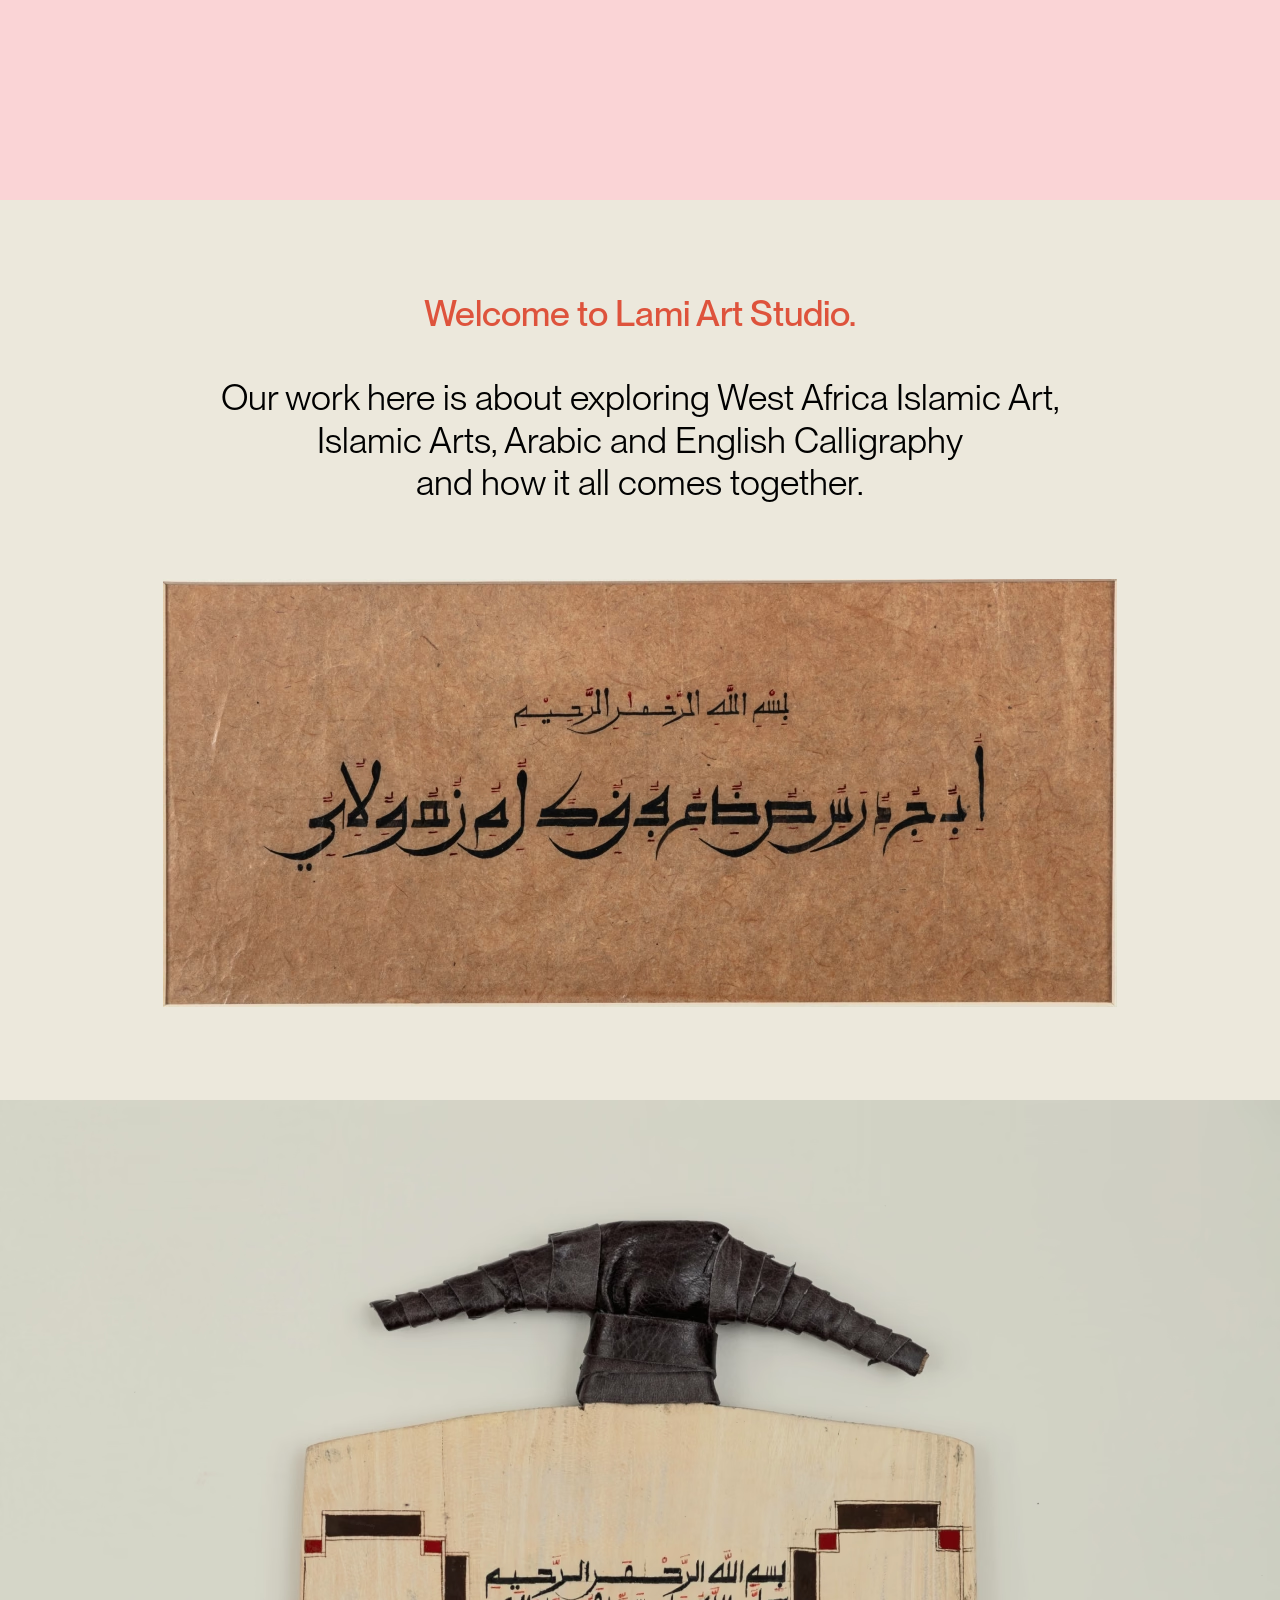
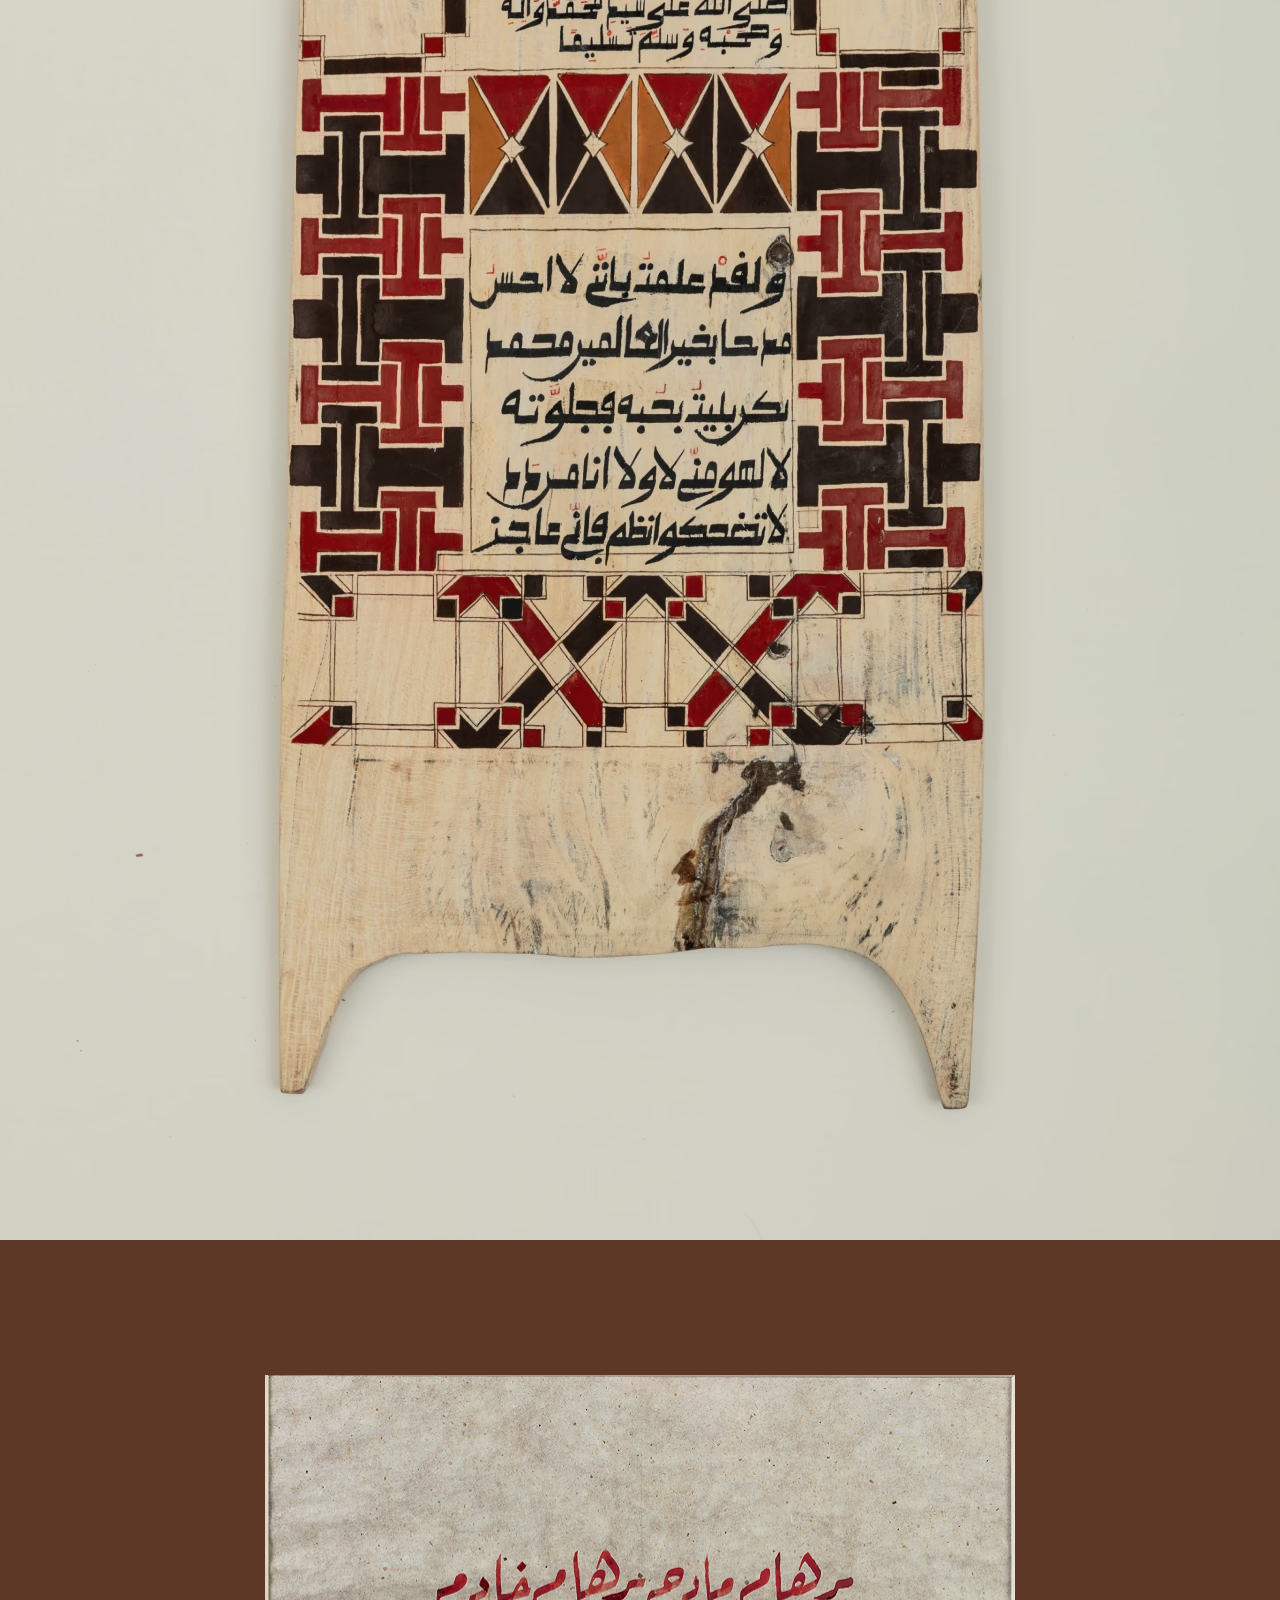
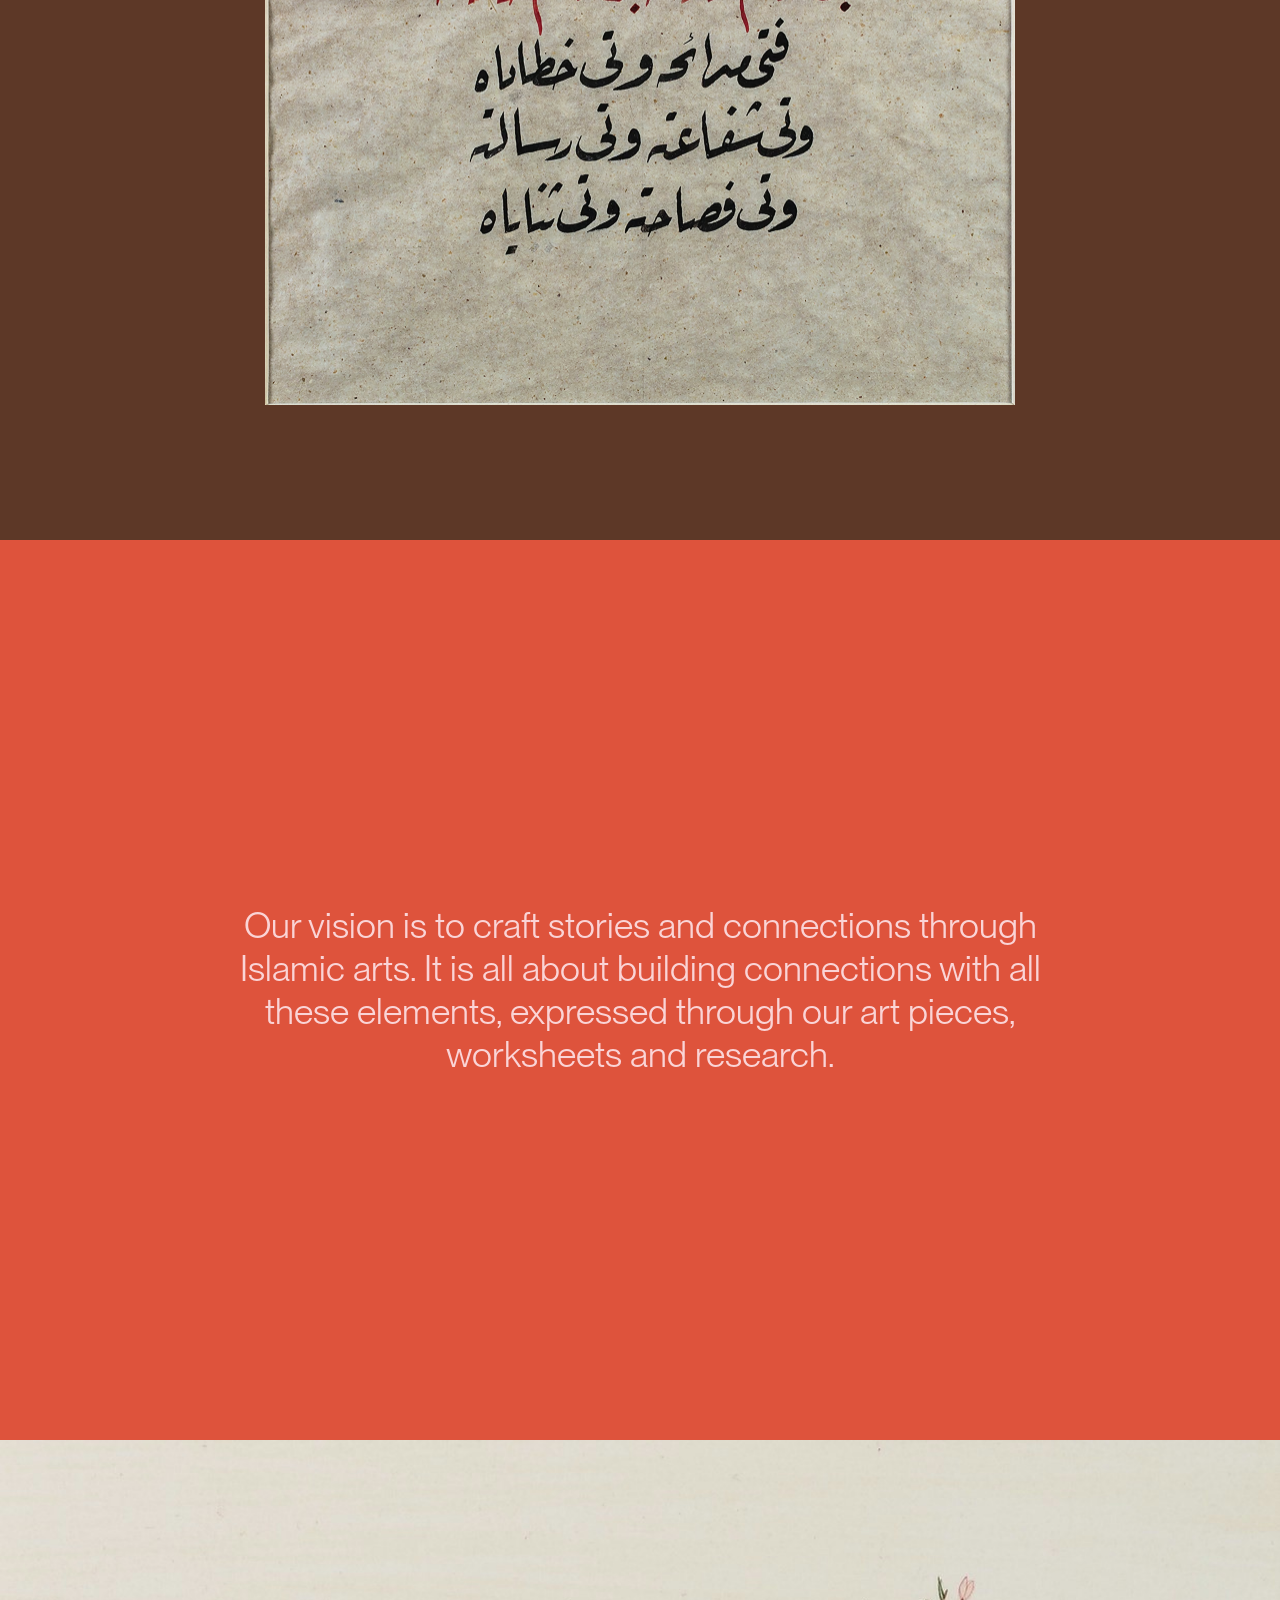
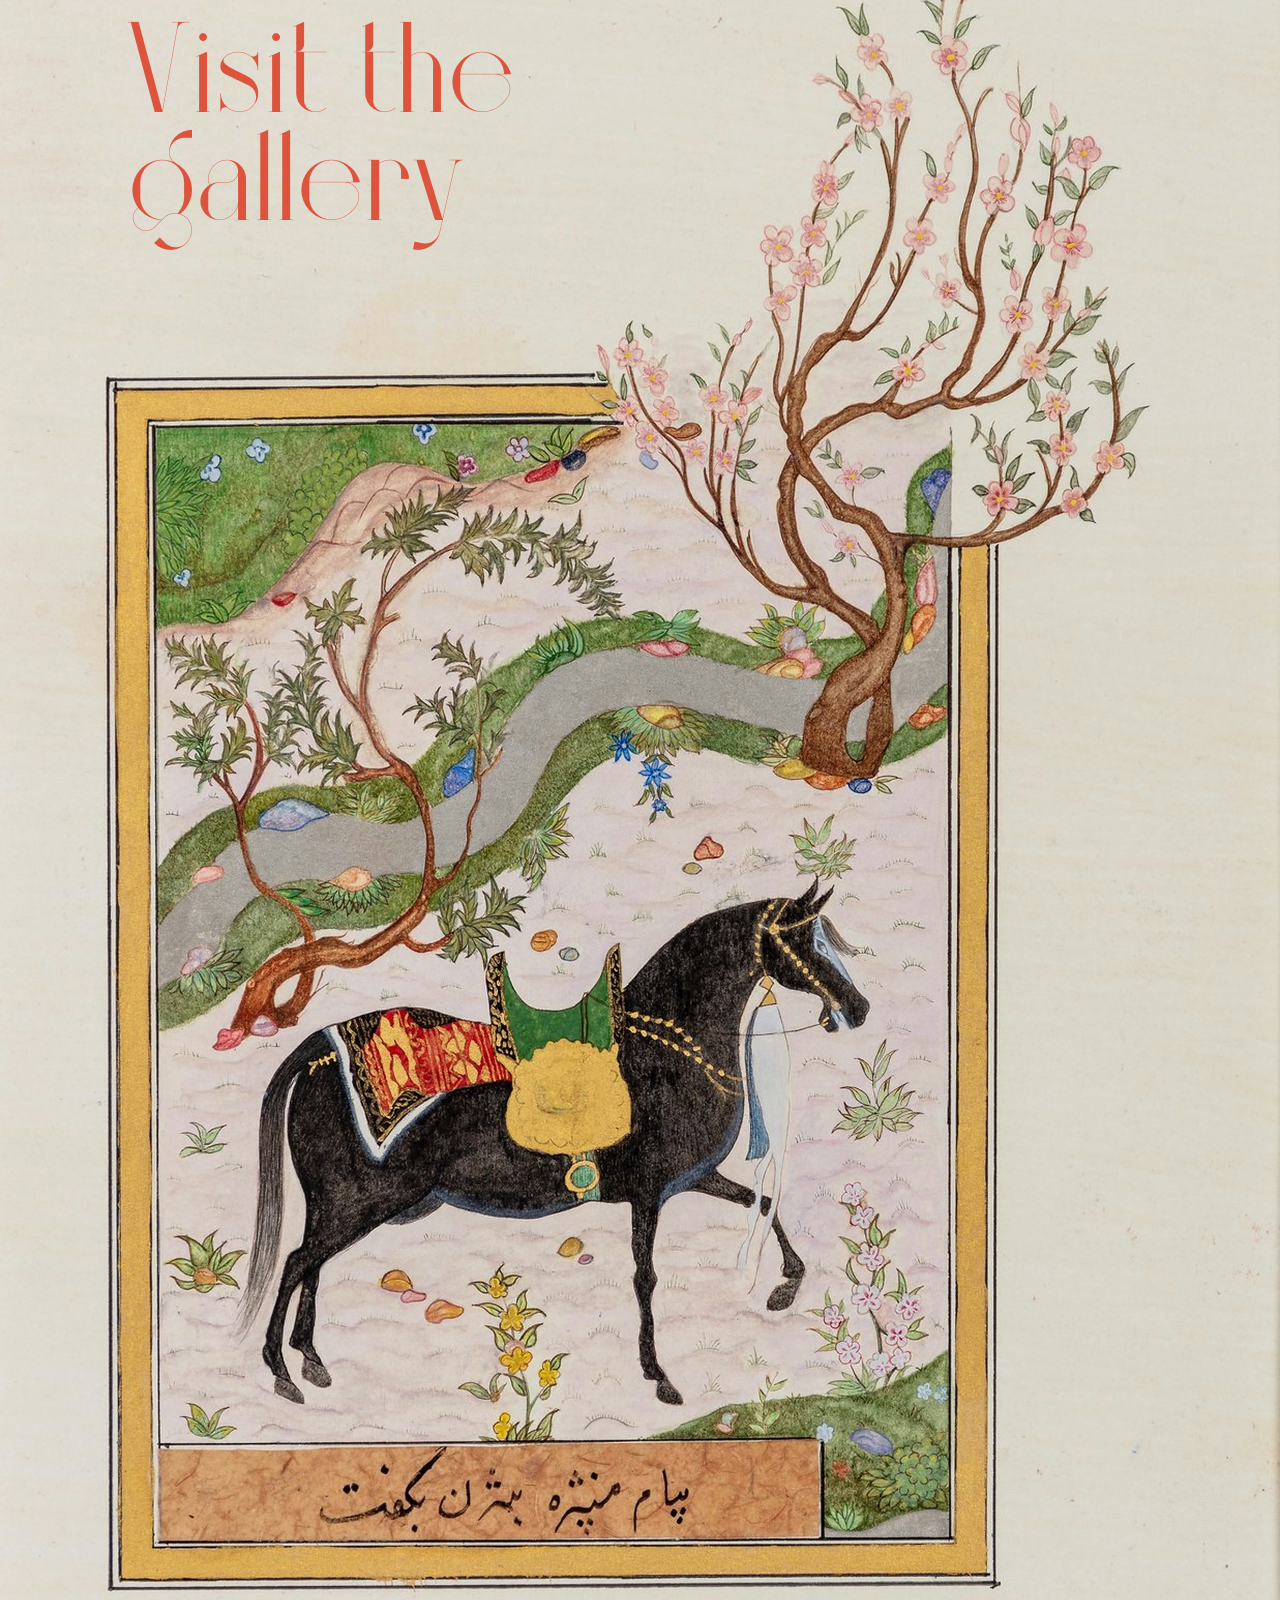
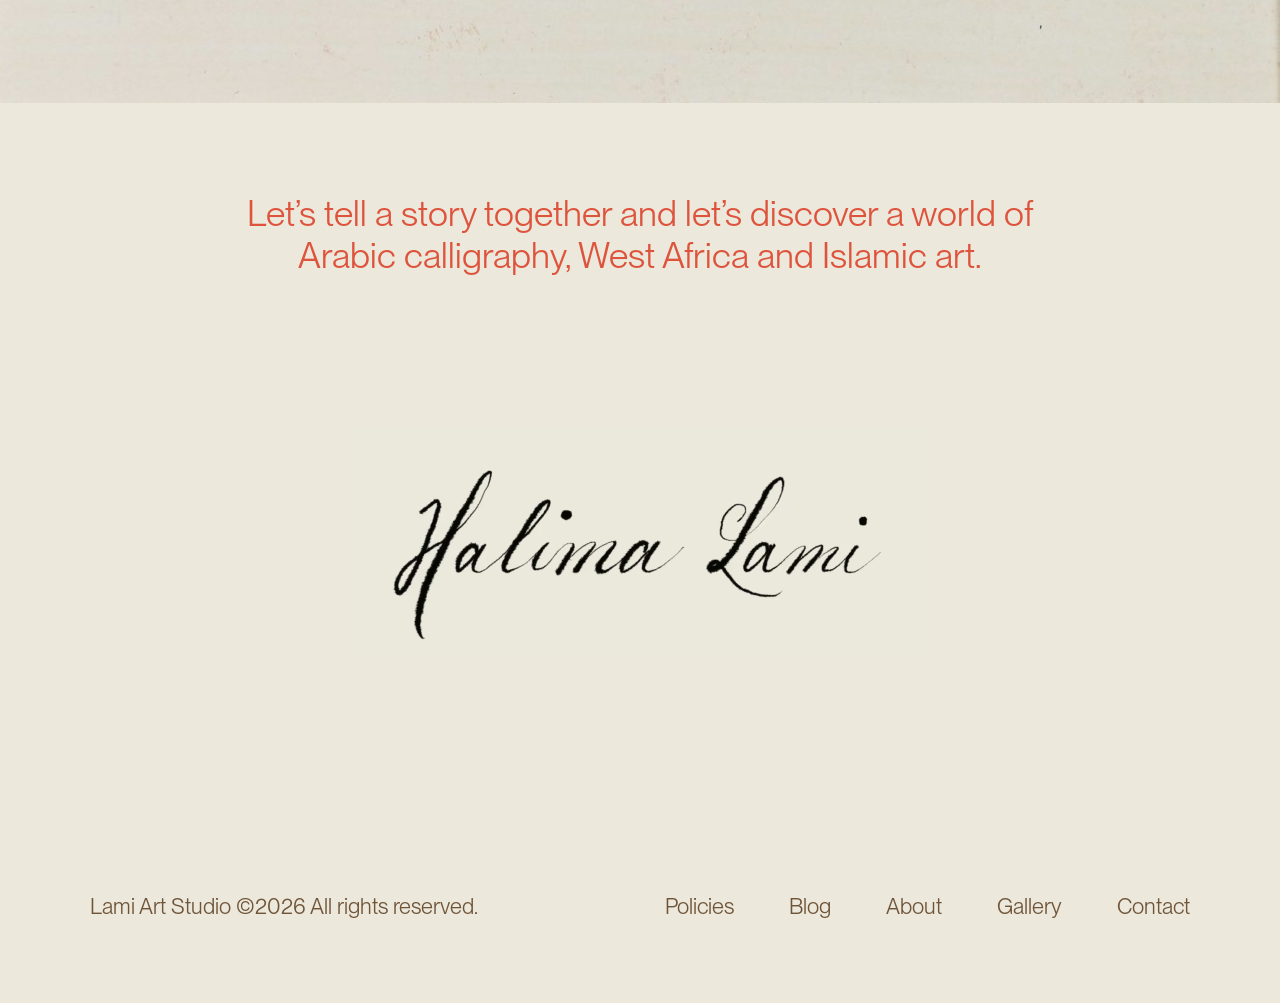
==== commit dee561ba: "Prepare Lami Art Studio site for publishing" ====
--- a/index.html
+++ b/index.html
@@ -5,7 +5,7 @@
     <meta name="viewport" content="width=device-width, initial-scale=1">
     <meta name="description" content="Lami Art Studio explores West African Islamic art, Arabic calligraphy, and English calligraphy.">
     <title>Lami Art Studio</title>
-    <link rel="stylesheet" href="styles.css">
+    <link rel="stylesheet" href="styles.css?v=mobile-hero-links-large">
   </head>
   <body>
     <main class="page">
@@ -13,7 +13,7 @@
         <div class="hero-inner design-inner">
           <div class="hero-copy">
             <nav class="hero-nav" aria-label="Primary navigation">
-              <a class="nav-blog" href="blog.html">Blog</a>
+              <a class="nav-blog" href="https://halimalami.substack.com/" target="_blank" rel="noopener noreferrer">Blog</a>
               <a class="nav-about" href="about.html">About</a>
               <a class="nav-gallery" href="gallery/">Gallery</a>
               <a class="nav-contact" href="contact.html">Contact</a>
@@ -33,7 +33,8 @@
 
       <section id="blog" class="quote section-frame">
         <div class="quote-inner design-inner">
-          <p class="script-quote">...at first, practice on<br>a wooden slate board</p>
+          <p class="script-quote script-quote-desktop">...at first, practice o<span class="script-terminal">n</span><br>a wooden slate board</p>
+          <p class="script-quote script-quote-mobile">...at first, practice<br>o<span class="script-terminal">n</span> a wooden<br>slate board</p>
           <p class="quote-credit">Ode to the Calligrapher by Ibn Bawwab<br>Translated by M. Zakariyah</p>
         </div>
       </section>
@@ -117,8 +118,9 @@
             sizes="(max-width: 700px) 72vw, 45.3vw"
             alt="Halima Lami signature">
           <nav class="footer-nav" aria-label="Footer navigation">
-            <span>Lami Art Studio &copy;<span class="current-year">2026</span></span>
-            <a href="blog.html">Blog</a>
+            <span class="footer-copy">Lami Art Studio &copy;<span class="current-year">2026</span> All rights reserved.</span>
+            <a class="footer-policies" href="studio-policies.html">Policies</a>
+            <a href="https://halimalami.substack.com/" target="_blank" rel="noopener noreferrer">Blog</a>
             <a href="about.html">About</a>
             <a href="gallery/">Gallery</a>
             <a href="contact.html">Contact</a>
--- a/styles.css
+++ b/styles.css
@@ -12,6 +12,14 @@
 
 @font-face {
   font-family: "PP Neue Montreal";
+  src: url("assets/fonts/PPNeueMontreal-Thin.otf") format("opentype");
+  font-weight: 100;
+  font-style: normal;
+  font-display: swap;
+}
+
+@font-face {
+  font-family: "PP Neue Montreal";
   src: url("assets/fonts/PPNeueMontreal-Book.otf") format("opentype");
   font-weight: 400;
   font-style: normal;
@@ -27,14 +35,6 @@
 }
 
 @font-face {
-  font-family: "PP Neue Montreal";
-  src: url("assets/fonts/PPNeueMontreal-Bold.otf") format("opentype");
-  font-weight: 700;
-  font-style: normal;
-  font-display: swap;
-}
-
-@font-face {
   font-family: "Bigilla";
   src: url("assets/fonts/Bigilla.otf") format("opentype");
   font-weight: 400;
@@ -44,8 +44,24 @@
 
 @font-face {
   font-family: "PP Playground";
+  src: url("assets/fonts/PPPlayground-Thin.otf") format("opentype");
+  font-weight: 100;
+  font-style: normal;
+  font-display: swap;
+}
+
+@font-face {
+  font-family: "PP Playground";
   src: url("assets/fonts/PPPlayground-Light.otf") format("opentype");
   font-weight: 300;
+  font-style: normal;
+  font-display: swap;
+}
+
+@font-face {
+  font-family: "PP Playground";
+  src: url("assets/fonts/PPPlayground-Medium.otf") format("opentype");
+  font-weight: 500;
   font-style: normal;
   font-display: swap;
 }
@@ -215,15 +231,34 @@
   margin: 0;
   color: var(--brown);
   font-family: "PP Playground", "Snell Roundhand", cursive;
-  font-size: clamp(54px, 8.7vw, 111px);
-  font-weight: 300;
+  font-size: clamp(54px, 10vw, 128px);
+  font-weight: 500;
+  font-kerning: normal;
+  font-variant-ligatures: common-ligatures discretionary-ligatures contextual;
+  font-feature-settings:
+    "kern" 1, "liga" 1, "dlig" 1, "calt" 1, "swsh" 1,
+    "ss01" 1, "ss02" 1, "ss03" 1, "ss04" 1, "ss05" 1, "ss06" 1,
+    "ss07" 1, "ss08" 1, "ss09" 1, "ss10" 1, "ss11" 1, "ss12" 1;
   line-height: 0.95;
+  text-rendering: optimizeLegibility;
+}
+
+.script-quote-mobile {
+  display: none;
+}
+
+.script-quote .script-terminal {
+  display: inline;
+  font-feature-settings:
+    "kern" 1, "liga" 1, "dlig" 1, "calt" 1, "fina" 1, "swsh" 1,
+    "ss01" 1, "ss02" 1, "ss03" 1, "ss04" 1, "ss05" 1, "ss06" 1,
+    "ss07" 1, "ss08" 1, "ss09" 1, "ss10" 1, "ss11" 1, "ss12" 1;
 }
 
 .quote-credit {
   margin: clamp(34px, 3.9vw, 50px) 0 0;
   color: var(--brown);
-  font-size: clamp(11px, 1.48vw, 19px);
+  font-size: clamp(15px, 1.56vw, 20px);
   line-height: 1.08;
 }
 
@@ -374,7 +409,7 @@
   margin: 0;
   color: var(--coral);
   font-size: clamp(20px, 2.8vw, 36px);
-  font-weight: 500;
+  font-weight: 400;
   line-height: 1.18;
 }
 
@@ -387,11 +422,11 @@
   grid-row: 4;
   width: 100%;
   display: grid;
-  grid-template-columns: 1fr repeat(4, auto);
+  grid-template-columns: 1fr repeat(5, auto);
   align-items: center;
-  gap: clamp(36px, 7.65vw, 98px);
+  gap: clamp(22px, 4.3vw, 55px);
   color: var(--footer-ink);
-  font-size: clamp(15px, 2.27vw, 29px);
+  font-size: clamp(15px, 1.72vw, 22px);
   text-align: left;
 }
 
@@ -472,8 +507,15 @@
   color: var(--brown);
   font-family: "PP Playground", "Snell Roundhand", cursive;
   font-size: clamp(48px, 5.45vw, 70px);
-  font-weight: 300;
+  font-weight: 100;
+  font-kerning: normal;
+  font-variant-ligatures: common-ligatures discretionary-ligatures contextual;
+  font-feature-settings:
+    "kern" 1, "liga" 1, "dlig" 1, "calt" 1, "swsh" 1,
+    "ss01" 1, "ss02" 1, "ss03" 1, "ss04" 1, "ss05" 1, "ss06" 1,
+    "ss07" 1, "ss08" 1, "ss09" 1, "ss10" 1, "ss11" 1, "ss12" 1;
   line-height: 1.02;
+  text-rendering: optimizeLegibility;
 }
 
 .about-quote h1 span {
@@ -485,6 +527,22 @@
   line-height: inherit;
 }
 
+.about-quote h1 .script-terminal {
+  display: inline !important;
+  font-feature-settings:
+    "kern" 1, "liga" 1, "dlig" 1, "calt" 1, "fina" 1, "swsh" 1,
+    "ss01" 1, "ss02" 1, "ss03" 1, "ss04" 1, "ss05" 1, "ss06" 1,
+    "ss07" 1, "ss08" 1, "ss09" 1, "ss10" 1, "ss11" 1, "ss12" 1;
+}
+
+.about-quote h1 .script-plain-i {
+  display: inline !important;
+  font-feature-settings:
+    "kern" 1, "liga" 1, "dlig" 1, "calt" 1, "swsh" 0,
+    "ss01" 0, "ss02" 0, "ss03" 0, "ss04" 0, "ss05" 0, "ss06" 0,
+    "ss07" 0, "ss08" 0, "ss09" 0, "ss10" 0, "ss11" 0, "ss12" 0;
+}
+
 .mobile-break {
   display: none;
 }
@@ -492,7 +550,7 @@
 .about-quote p {
   margin: 112px 0 0;
   color: var(--brown);
-  font-size: 20px;
+  font-size: clamp(15px, 1.56vw, 20px);
   line-height: 1;
 }
 
@@ -597,7 +655,7 @@
   display: block;
   margin-top: clamp(52px, 6.25vw, 80px);
   color: var(--brown);
-  font-family: Arial, "PP Neue Montreal", Avenir, "Helvetica Neue", sans-serif;
+  font-family: "PP Neue Montreal", Avenir, "Helvetica Neue", Arial, sans-serif;
   font-size: clamp(15px, 1.56vw, 20px);
   font-weight: 400;
   line-height: 1.28;
@@ -605,6 +663,184 @@
 
 .gallery-quote-translation span {
   display: block;
+}
+
+.contact-page {
+  background: var(--pink);
+}
+
+.contact-quote {
+  height: calc(100svh - var(--site-header-height));
+  min-height: 700px;
+  display: grid;
+  place-items: center;
+  background: var(--pink);
+  color: var(--brown);
+  text-align: center;
+}
+
+.contact-quote-inner {
+  height: auto;
+  display: grid;
+  justify-items: center;
+}
+
+.contact-quote h1 {
+  position: static;
+  transform: none;
+  margin: 0;
+  color: var(--brown);
+  font-family: "PP Playground", "Snell Roundhand", cursive;
+  font-size: clamp(50px, 5.86vw, 75px);
+  font-weight: 100;
+  font-kerning: normal;
+  font-variant-ligatures: common-ligatures discretionary-ligatures contextual;
+  font-feature-settings:
+    "kern" 1, "liga" 1, "dlig" 1, "calt" 1, "swsh" 1,
+    "ss01" 1, "ss02" 1, "ss03" 1, "ss04" 1, "ss05" 1, "ss06" 1,
+    "ss07" 1, "ss08" 1, "ss09" 1, "ss10" 1, "ss11" 1, "ss12" 1;
+  line-height: 0.98;
+  text-align: center;
+  text-rendering: optimizeLegibility;
+}
+
+.contact-quote h1 span {
+  color: inherit;
+  display: inline;
+  font-family: inherit;
+  font-size: inherit;
+  font-weight: inherit;
+  line-height: inherit;
+}
+
+.contact-quote-line {
+  display: block !important;
+}
+
+.contact-quote-mobile {
+  display: none !important;
+}
+
+.contact-quote-desktop {
+  display: block !important;
+}
+
+.contact-quote-line-second {
+  transform: translateX(0.3em);
+}
+
+.contact-quote h1 .contact-quote-emphasis {
+  display: inline !important;
+  font-weight: 300;
+}
+
+.contact-quote h1 .contact-ellipsis {
+  display: inline !important;
+  font-weight: inherit;
+  letter-spacing: -0.02em;
+  margin-right: 0.08em;
+}
+
+.contact-quote h1 .contact-ellipsis-tight {
+  margin-right: -0.2em;
+}
+
+.contact-quote h1 .contact-tight-space {
+  display: inline !important;
+  font-weight: inherit;
+}
+
+.contact-quote p {
+  margin: clamp(44px, 5vw, 64px) 0 0;
+  color: var(--brown);
+  font-size: clamp(16px, 1.56vw, 20px);
+  font-weight: 400;
+  line-height: 1;
+}
+
+.contact-email {
+  height: 100svh;
+  min-height: 720px;
+  display: grid;
+  place-items: center;
+  background: var(--coral);
+  color: var(--pink);
+  text-align: center;
+}
+
+.contact-email a {
+  color: var(--pink);
+  font-size: clamp(48px, 6.17vw, 79px);
+  font-weight: 100;
+  letter-spacing: -0.02em;
+  line-height: 1;
+}
+
+.policies-page {
+  background: var(--brown);
+}
+
+.policies-content {
+  background: var(--brown);
+  color: var(--pink);
+}
+
+.policies-inner {
+  width: min(100%, 1280px);
+  margin: 0 auto;
+  padding: clamp(48px, 6.25vw, 80px) clamp(22px, 3.9vw, 50px) clamp(70px, 8.59vw, 110px);
+  display: grid;
+  justify-items: center;
+}
+
+.policies-inner h1 {
+  position: absolute;
+  width: 1px;
+  height: 1px;
+  margin: -1px;
+  padding: 0;
+  overflow: hidden;
+  clip: rect(0 0 0 0);
+  white-space: nowrap;
+  border: 0;
+}
+
+.policy-section {
+  width: min(100%, 750px);
+  margin: 0 0 clamp(38px, 4.69vw, 60px);
+}
+
+.policy-section:last-child {
+  margin-bottom: 0;
+}
+
+.policy-section h2 {
+  margin: 0 0 18px;
+  color: var(--coral);
+  font-size: clamp(24px, 2.5vw, 32px);
+  font-weight: 400;
+  line-height: 1;
+}
+
+.policy-section p {
+  margin: 0 0 18px;
+  font-size: clamp(18px, 1.72vw, 22px);
+  font-weight: 400;
+  line-height: 1.16;
+}
+
+.policy-section p:last-child {
+  margin-bottom: 0;
+}
+
+.policy-section strong {
+  font-weight: 500;
+  color: var(--cream);
+}
+
+.policy-section a {
+  color: var(--cream);
+  text-decoration: none;
 }
 
 .gallery-catalog {
@@ -782,7 +1018,7 @@
   .menu-toggle {
     width: 19px;
     height: 17px;
-    margin-top: 9px;
+    margin-top: 3px;
     padding: 0;
     border: 0;
     display: grid;
@@ -827,7 +1063,7 @@
 
   .mobile-menu-close {
     position: relative;
-    margin-top: 9px;
+    margin-top: 3px;
   }
 
   .mobile-menu-close span {
@@ -1001,6 +1237,71 @@
     font-size: 15px;
   }
 
+  .contact-quote {
+    height: auto;
+    min-height: 0;
+    padding: calc(100vw * 170 / 420) calc(100vw * 24 / 420) calc(100vw * 90 / 420);
+  }
+
+  .contact-quote h1 {
+    width: 100%;
+    font-size: xx-large;
+    line-height: 1;
+  }
+
+  .contact-quote-desktop {
+    display: none !important;
+  }
+
+  .contact-quote-mobile {
+    display: grid !important;
+    gap: calc(100vw * 11 / 420);
+  }
+
+  .contact-quote-line {
+    transform: none;
+    white-space: nowrap;
+  }
+
+  .contact-quote p {
+    margin-top: calc(100vw * 60 / 420);
+    font-size: 15px;
+  }
+
+  .contact-page .site-header-inner,
+  .contact-page .mobile-menu-header {
+    padding: calc(100vw * 50 / 420) calc(100vw * 47 / 420) 0 calc(100vw * 52 / 420);
+  }
+
+  .contact-email {
+    height: calc(100vw * 330 / 420);
+    min-height: 0;
+  }
+
+  .contact-email a {
+    font-size: clamp(28px, 7.14vw, 30px);
+    letter-spacing: -0.03em;
+  }
+
+  .policies-inner {
+    padding: 40px calc(100vw * 32 / 420) 64px;
+  }
+
+  .policy-section {
+    margin-bottom: 36px;
+  }
+
+  .policy-section h2 {
+    margin-bottom: 14px;
+    font-size: 24px;
+  }
+
+  .policy-section p {
+    margin-bottom: 14px;
+    font-size: 15px;
+    line-height: 1.22;
+  }
+
   .gallery-catalog-inner {
     padding: calc(100vw * 64 / 420) 20px 56px;
   }
@@ -1041,11 +1342,14 @@
   .artwork-card strong {
     font-size: 20px;
     font-weight: 400;
+    text-wrap: balance;
   }
 
   .artwork-card span {
     font-size: 15px;
+    letter-spacing: 0;
     line-height: 1.14;
+    text-wrap: pretty;
   }
 
   .quote,
@@ -1086,7 +1390,7 @@
   }
 
   .hero-nav a {
-    font-size: clamp(14px, 3.81vw, 18px);
+    font-size: clamp(18px, 5.24vw, 22px);
   }
 
   .nav-blog {
@@ -1123,7 +1427,15 @@
   }
 
   .quote-credit {
-    font-size: 12px;
+    font-size: 15px;
+  }
+
+  .script-quote-desktop {
+    display: none;
+  }
+
+  .script-quote-mobile {
+    display: block;
   }
 
   .quote {
@@ -1201,11 +1513,57 @@
 
   .footer-nav {
     grid-row: auto;
-    width: 100%;
-    grid-template-columns: repeat(5, auto);
+    width: min(84vw, 420px);
+    display: grid;
+    grid-template-columns: repeat(4, auto);
     justify-content: space-between;
-    gap: 14px;
-    font-size: clamp(7px, 1.67vw, 11px);
+    gap: 14px 18px;
+    font-size: 13px;
+    text-align: center;
+  }
+
+  .footer-nav a:not(.footer-policies) {
+    grid-row: 1;
+  }
+
+  .footer-nav a:nth-of-type(2) {
+    grid-column: 1;
+    justify-self: start;
+  }
+
+  .footer-nav a:nth-of-type(3) {
+    grid-column: 2;
+  }
+
+  .footer-nav a:nth-of-type(4) {
+    grid-column: 3;
+  }
+
+  .footer-nav a:nth-of-type(5) {
+    grid-column: 4;
+    justify-self: end;
+  }
+
+  .footer-copy {
+    grid-column: 1 / 4;
+    grid-row: 2;
+    justify-self: start;
+    padding: 2px 0 0;
+    font-size: inherit;
+    line-height: 1;
+    text-align: left;
+    white-space: nowrap;
+  }
+
+  .footer-policies {
+    grid-column: 4 / -1;
+    grid-row: 2;
+    justify-self: end;
+    padding: 2px 0 0;
+    font-size: inherit;
+    line-height: 1;
+    text-align: right;
+    white-space: nowrap;
   }
 }
 
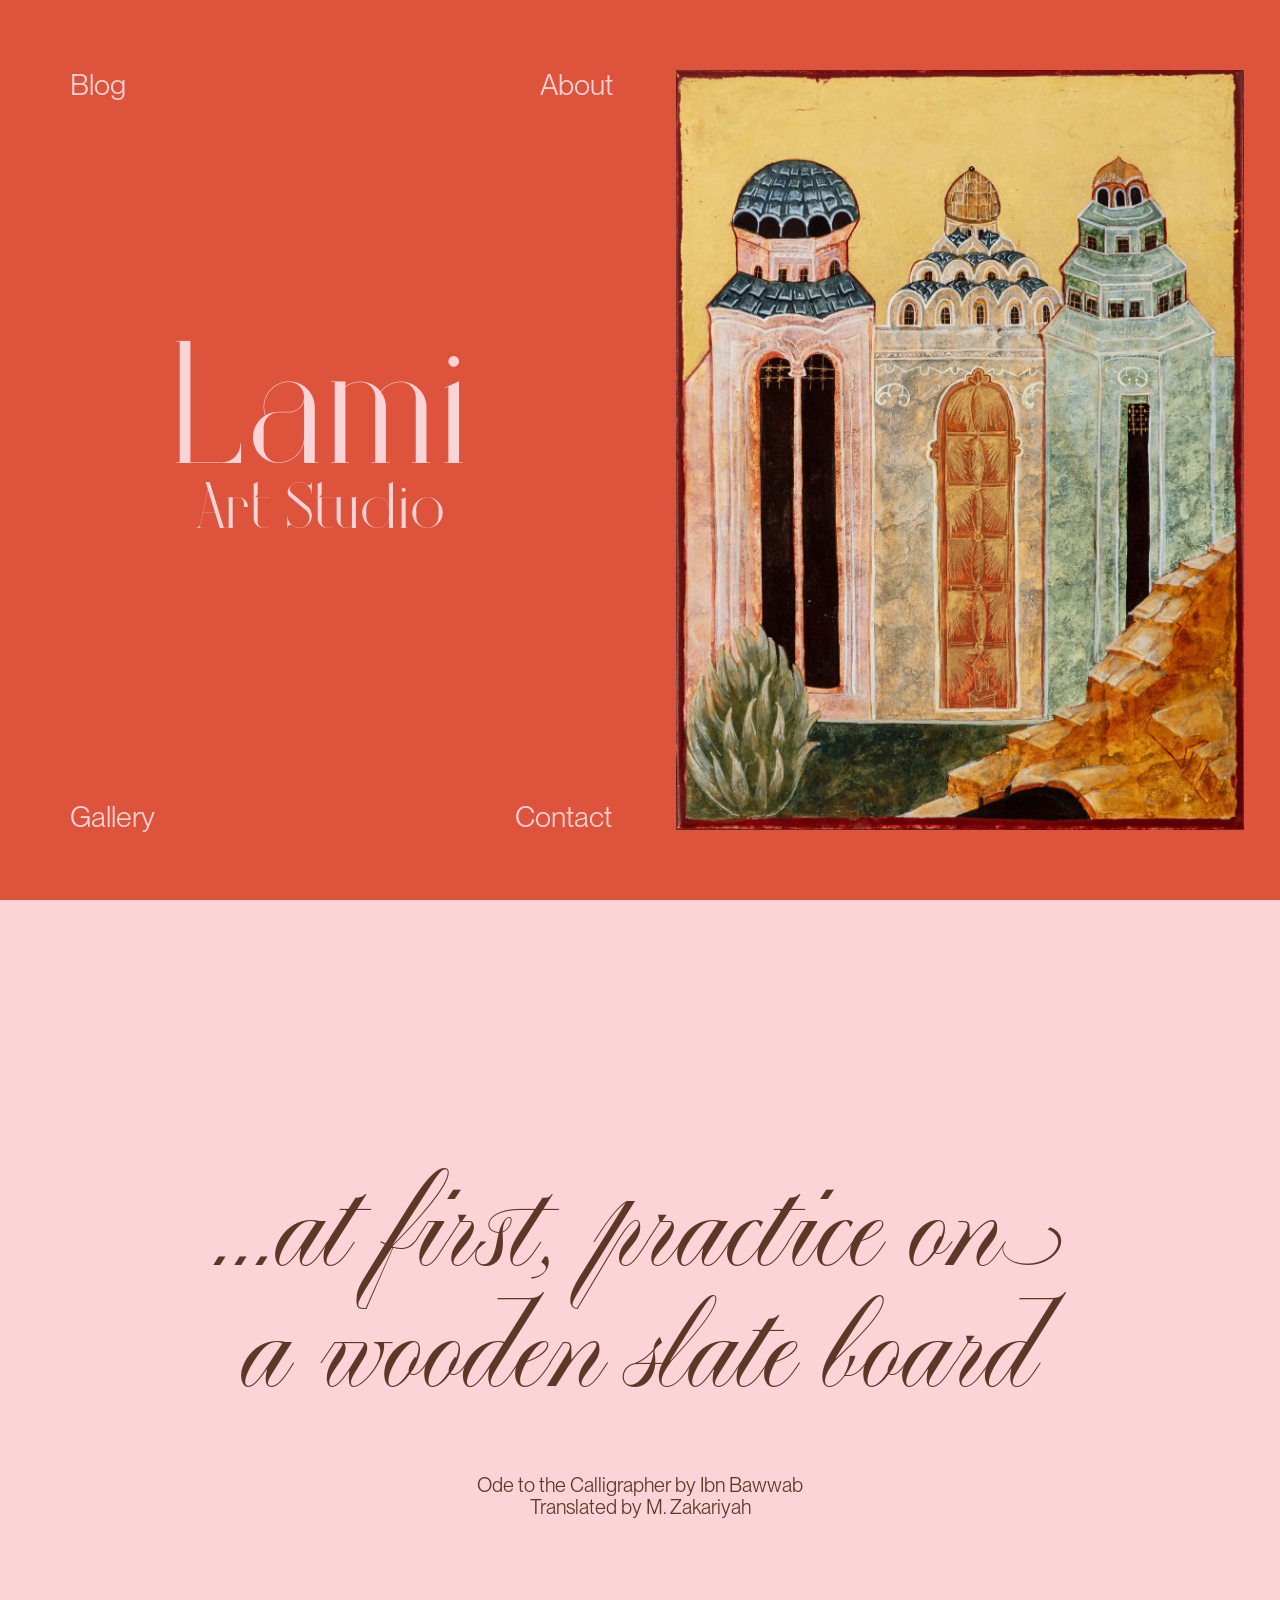
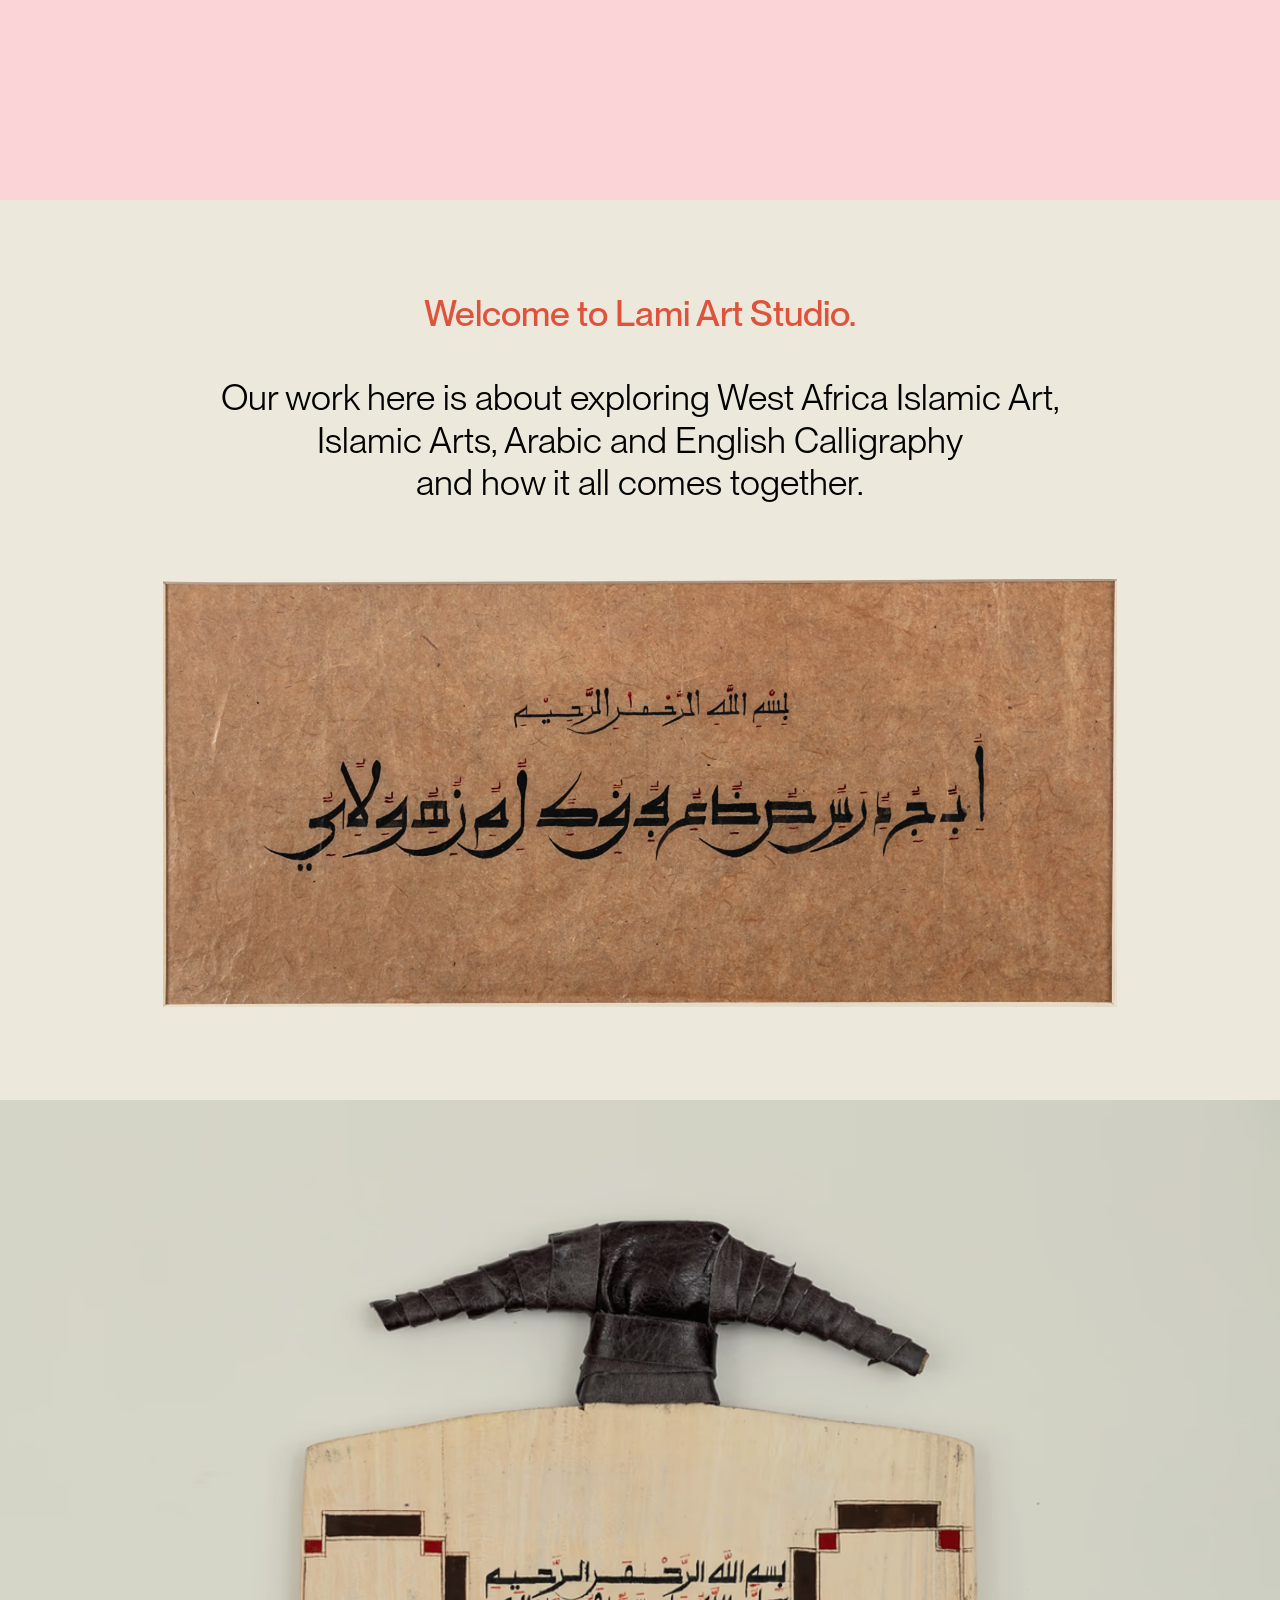
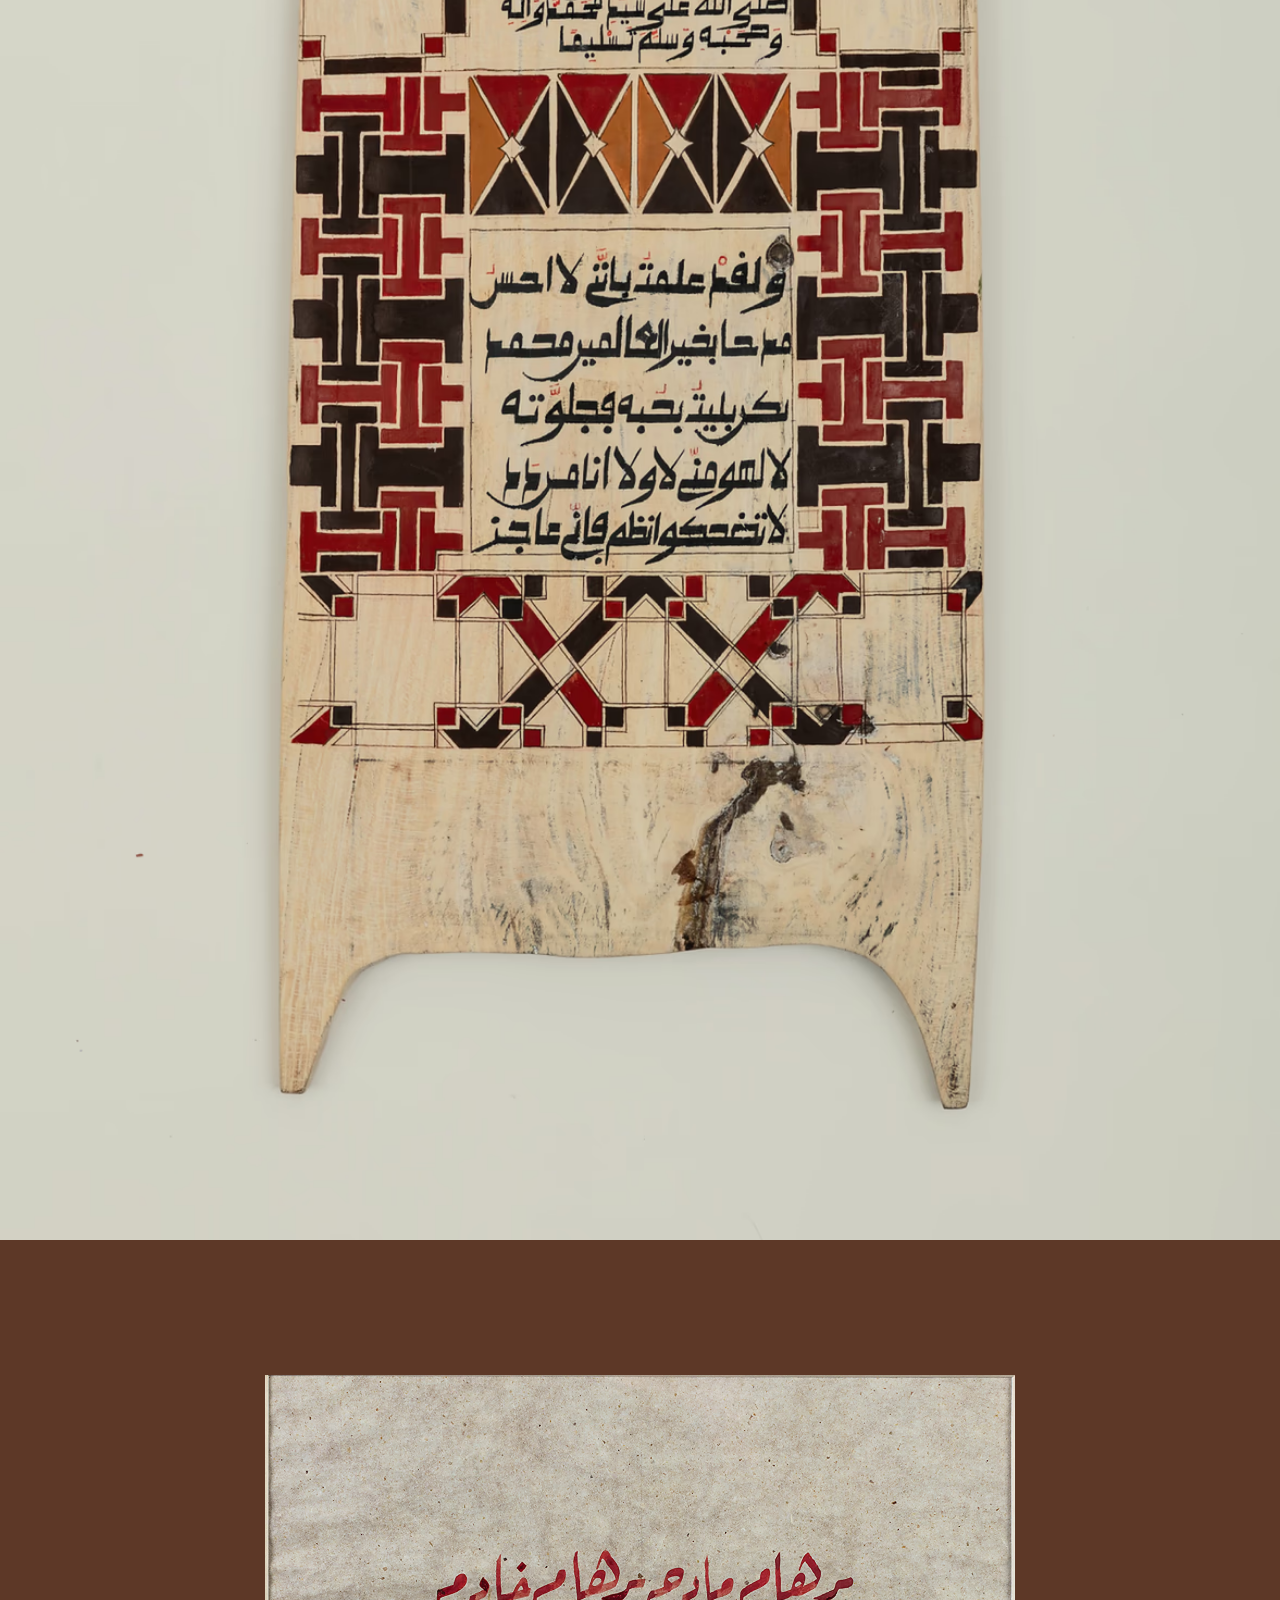
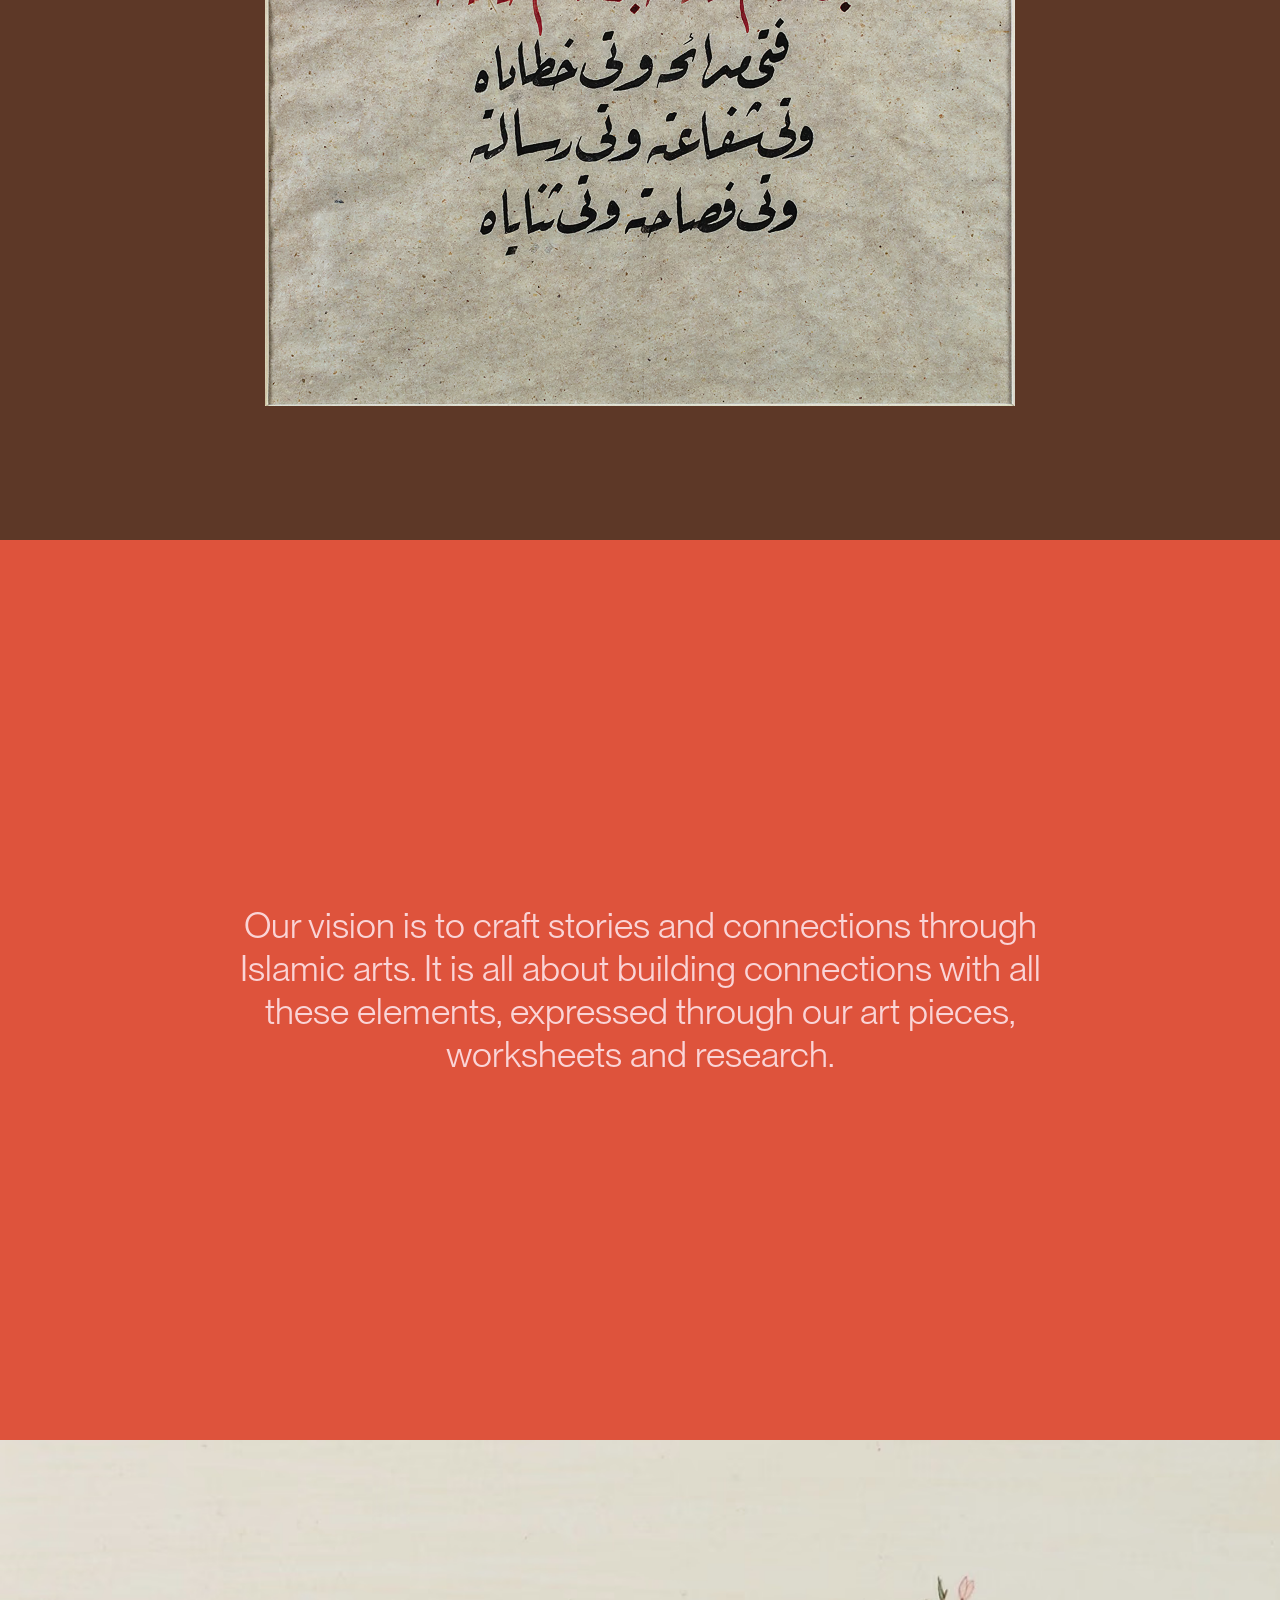
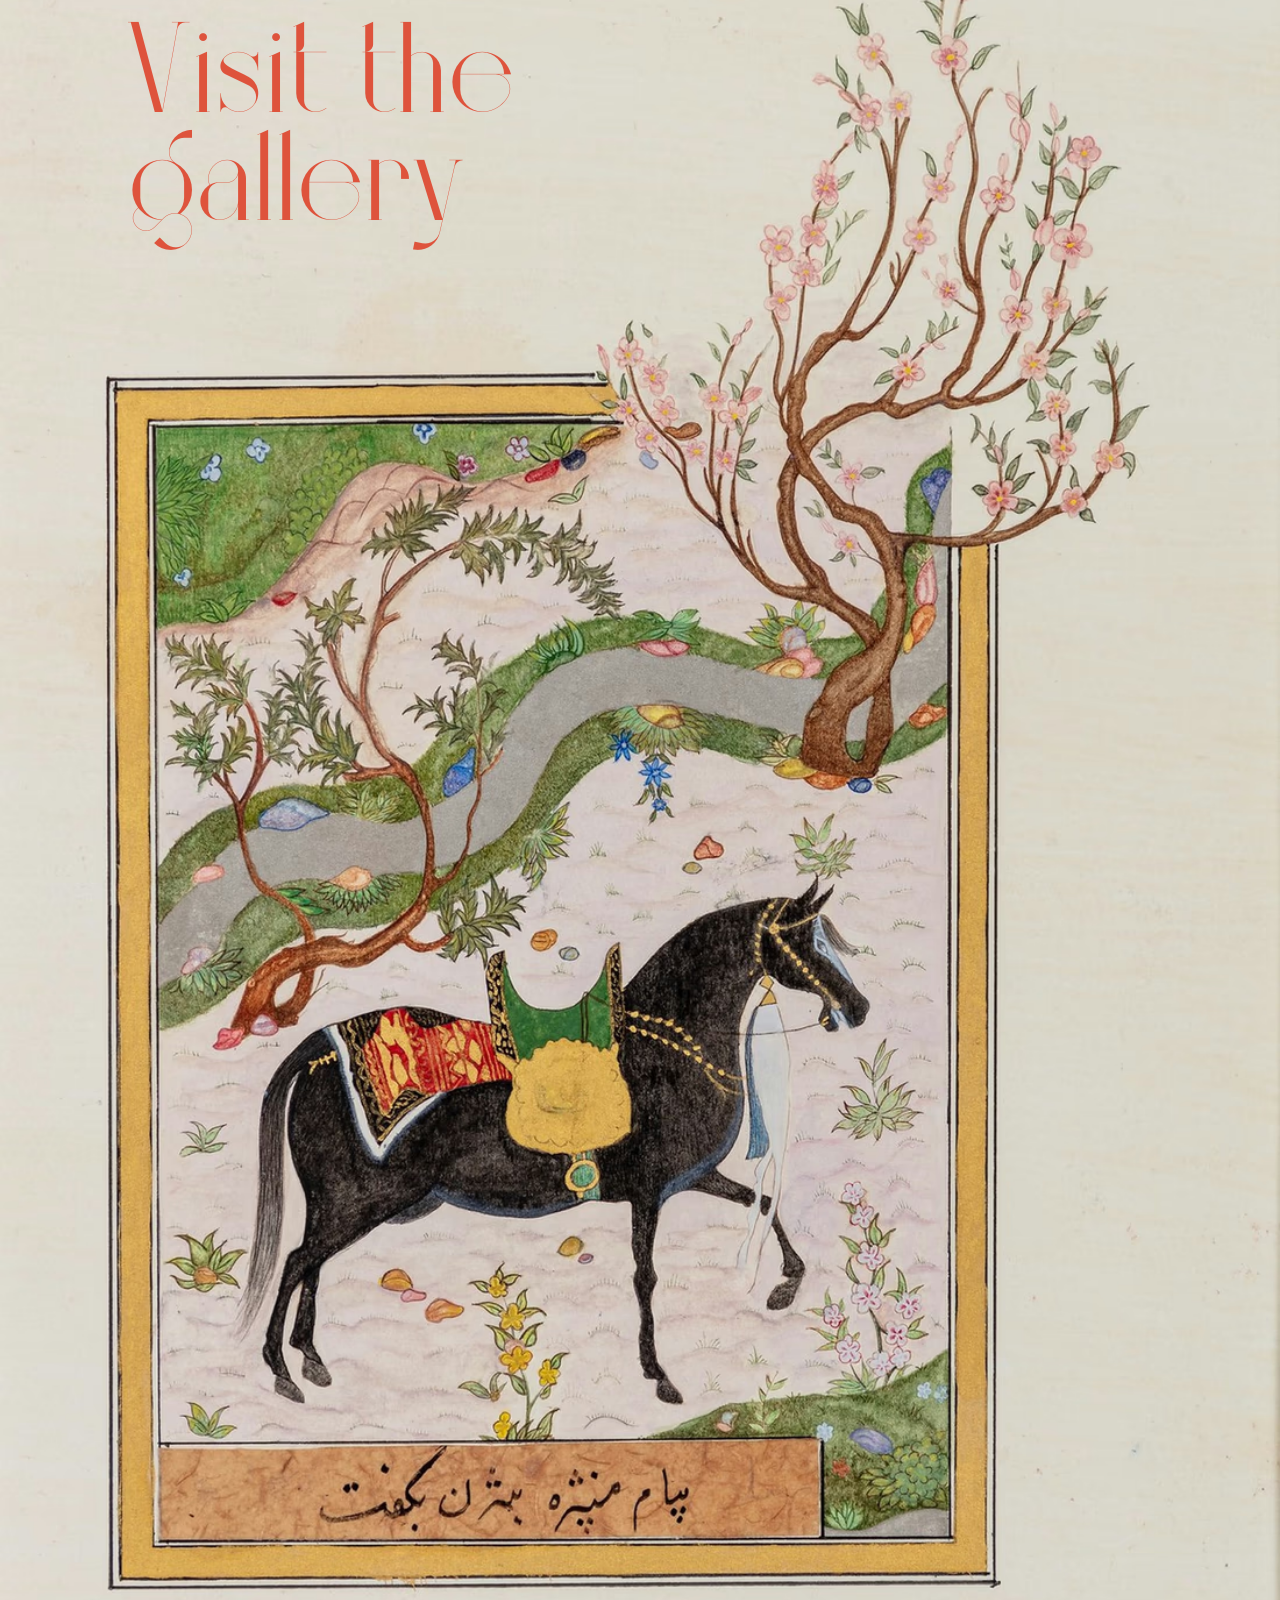
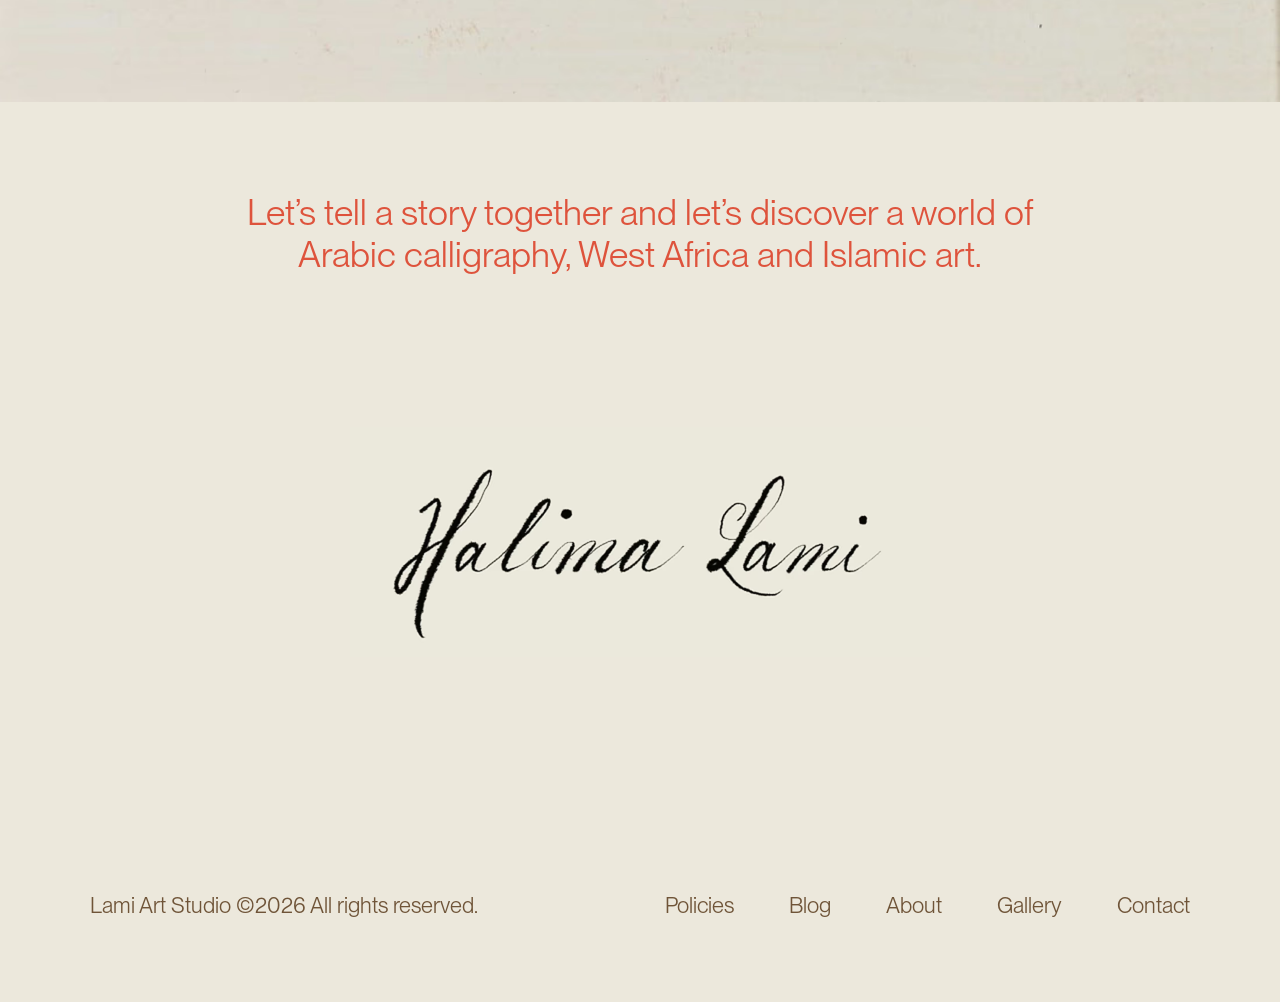
==== commit a043267d: "Update site assets and gallery print links" ====
--- a/index.html
+++ b/index.html
@@ -3,9 +3,49 @@
   <head>
     <meta charset="utf-8">
     <meta name="viewport" content="width=device-width, initial-scale=1">
-    <meta name="description" content="Lami Art Studio explores West African Islamic art, Arabic calligraphy, and English calligraphy.">
-    <title>Lami Art Studio</title>
-    <link rel="stylesheet" href="styles.css?v=mobile-hero-links-large">
+    <title>Lami Art Studio | Arabic Calligraphy & West African Islamic Art</title>
+    <meta name="description" content="Lami Art Studio explores Arabic calligraphy, West African Islamic art, ceramic work, miniature painting, and studies in pattern.">
+    <meta name="robots" content="index, follow">
+    <meta name="theme-color" content="#fad4d6">
+    <meta name="apple-mobile-web-app-title" content="Lami Art Studio">
+    <link rel="icon" href="assets/icons/favicon-32x32.png" type="image/png" sizes="32x32">
+    <link rel="apple-touch-icon" href="assets/icons/apple-touch-icon.png">
+    <link rel="canonical" href="https://lamiartstudio.com/">
+    <meta property="og:site_name" content="Lami Art Studio">
+    <meta property="og:type" content="website">
+    <meta property="og:title" content="Lami Art Studio | Arabic Calligraphy &amp; West African Islamic Art">
+    <meta property="og:description" content="Lami Art Studio explores Arabic calligraphy, West African Islamic art, ceramic work, miniature painting, and studies in pattern.">
+    <meta property="og:url" content="https://lamiartstudio.com/">
+    <meta property="og:image" content="https://lamiartstudio.com/assets/seo/og-image.avif">
+    <meta property="og:image:width" content="1200">
+    <meta property="og:image:height" content="630">
+    <meta name="twitter:card" content="summary_large_image">
+    <meta name="twitter:title" content="Lami Art Studio | Arabic Calligraphy &amp; West African Islamic Art">
+    <meta name="twitter:description" content="Lami Art Studio explores Arabic calligraphy, West African Islamic art, ceramic work, miniature painting, and studies in pattern.">
+    <meta name="twitter:image" content="https://lamiartstudio.com/assets/seo/og-image.avif">
+    <script type="application/ld+json">
+      {
+      "@context": "https://schema.org",
+      "@type": "VisualArtsBusiness",
+      "name": "Lami Art Studio",
+      "url": "https://lamiartstudio.com/",
+      "image": "https://lamiartstudio.com/assets/seo/og-image.avif",
+      "email": "halima@lamiartstudio.com",
+      "founder": {
+            "@type": "Person",
+            "name": "Halima Bashir"
+      },
+      "sameAs": [
+            "https://halimalami.substack.com/"
+      ],
+      "description": "Lami Art Studio explores Arabic calligraphy, West African Islamic art, ceramic work, miniature painting, and studies in pattern."
+}
+    </script>
+    <link rel="preload" href="assets/fonts/Bigilla.otf" as="font" type="font/otf" crossorigin>
+    <link rel="preload" href="assets/fonts/PPNeueMontreal-Book.otf" as="font" type="font/otf" crossorigin>
+    <link rel="preload" href="assets/fonts/PPPlayground-Medium.otf" as="font" type="font/otf" crossorigin>
+    <link rel="preload" href="assets/coded/hero-art.avif" as="image" type="image/avif" imagesizes="(max-width: 700px) 84vw, 50vw">
+    <link rel="stylesheet" href="styles.css?v=launch-20260627">
   </head>
   <body>
     <main class="page">
@@ -14,9 +54,9 @@
           <div class="hero-copy">
             <nav class="hero-nav" aria-label="Primary navigation">
               <a class="nav-blog" href="https://halimalami.substack.com/" target="_blank" rel="noopener noreferrer">Blog</a>
-              <a class="nav-about" href="about.html">About</a>
+              <a class="nav-about" href="about/">About</a>
               <a class="nav-gallery" href="gallery/">Gallery</a>
-              <a class="nav-contact" href="contact.html">Contact</a>
+              <a class="nav-contact" href="contact/">Contact</a>
             </nav>
             <h1>Lami <span>Art Studio</span></h1>
           </div>
@@ -24,9 +64,9 @@
             <img
               class="hero-art"
               src="assets/coded/hero-art.avif"
-              srcset="assets/coded/hero-art.avif 1600w, assets/coded/hero-art-2x.avif 2800w"
               sizes="(max-width: 700px) 84vw, 50vw"
-              alt="Painted architectural artwork with domes and towers">
+             
+              alt="Painted architectural artwork with domes and towers" fetchpriority="high" decoding="async">
           </div>
         </div>
       </section>
@@ -52,9 +92,8 @@
           <picture class="slate-art">
             <img
               src="assets/coded/slate-calligraphy.avif"
-              srcset="assets/coded/slate-calligraphy.avif 954w, assets/coded/slate-calligraphy-2x.avif 1908w"
               sizes="(max-width: 1280px) 74.5vw, 954px"
-              alt="Arabic calligraphy on a textured board">
+              alt="Arabic calligraphy on a textured board" loading="lazy" decoding="async">
           </picture>
         </div>
       </section>
@@ -63,9 +102,8 @@
         <picture class="board-art">
           <img
             src="assets/coded/wooden-board-full.avif"
-            srcset="assets/coded/wooden-board-full.avif 1280w, assets/coded/wooden-board-full-2x.avif 2560w"
             sizes="100vw"
-            alt="Decorated wooden board with Arabic calligraphy">
+            alt="Decorated wooden board with Arabic calligraphy" loading="lazy" decoding="async">
         </picture>
       </section>
 
@@ -74,9 +112,8 @@
           <picture class="brown-art">
             <img
               src="assets/coded/brown-calligraphy.avif"
-              srcset="assets/coded/brown-calligraphy.avif 750w, assets/coded/brown-calligraphy-2x.avif 1500w"
               sizes="(max-width: 1280px) 58.6vw, 750px"
-              alt="Arabic calligraphy artwork">
+              alt="Arabic calligraphy artwork" loading="lazy" decoding="async">
           </picture>
         </div>
       </section>
@@ -96,12 +133,11 @@
         <picture class="gallery-art">
           <img
             src="assets/gallery-horse.avif"
-            srcset="assets/gallery-horse.avif 1237w, assets/gallery-horse-2x.avif 2474w"
             sizes="100vw"
-            alt="Miniature painting of a black horse beneath flowering branches">
+            alt="Miniature painting of a black horse beneath flowering branches" loading="lazy" decoding="async">
         </picture>
         <div class="gallery-inner design-inner">
-          <h2><a href="/gallery">Visit the<br>gallery</a></h2>
+          <h2><a href="gallery/">Visit the<br>gallery</a></h2>
         </div>
       </section>
 
@@ -114,20 +150,19 @@
           <img
             class="signature"
             src="assets/coded/signature.avif"
-            srcset="assets/coded/signature.avif 580w, assets/coded/signature-2x.avif 1160w"
             sizes="(max-width: 700px) 72vw, 45.3vw"
-            alt="Halima Lami signature">
+            alt="Halima Lami signature" loading="lazy" decoding="async">
           <nav class="footer-nav" aria-label="Footer navigation">
             <span class="footer-copy">Lami Art Studio &copy;<span class="current-year">2026</span> All rights reserved.</span>
-            <a class="footer-policies" href="studio-policies.html">Policies</a>
+            <a class="footer-policies" href="studio-policies/">Policies</a>
             <a href="https://halimalami.substack.com/" target="_blank" rel="noopener noreferrer">Blog</a>
-            <a href="about.html">About</a>
+            <a href="about/">About</a>
             <a href="gallery/">Gallery</a>
-            <a href="contact.html">Contact</a>
+            <a href="contact/">Contact</a>
           </nav>
         </div>
       </footer>
     </main>
-    <script src="script.js"></script>
+    <script src="script.js?v=launch-20260627"></script>
   </body>
 </html>
--- a/styles.css
+++ b/styles.css
@@ -15,7 +15,7 @@
   src: url("assets/fonts/PPNeueMontreal-Thin.otf") format("opentype");
   font-weight: 100;
   font-style: normal;
-  font-display: swap;
+  font-display: block;
 }
 
 @font-face {
@@ -23,7 +23,7 @@
   src: url("assets/fonts/PPNeueMontreal-Book.otf") format("opentype");
   font-weight: 400;
   font-style: normal;
-  font-display: swap;
+  font-display: block;
 }
 
 @font-face {
@@ -31,7 +31,7 @@
   src: url("assets/fonts/PPNeueMontreal-Medium.otf") format("opentype");
   font-weight: 500;
   font-style: normal;
-  font-display: swap;
+  font-display: block;
 }
 
 @font-face {
@@ -39,7 +39,15 @@
   src: url("assets/fonts/Bigilla.otf") format("opentype");
   font-weight: 400;
   font-style: normal;
-  font-display: swap;
+  font-display: block;
+}
+
+@font-face {
+  font-family: "Bigilla";
+  src: url("assets/fonts/Bigilla-Bold.otf") format("opentype");
+  font-weight: 700;
+  font-style: normal;
+  font-display: block;
 }
 
 @font-face {
@@ -47,7 +55,7 @@
   src: url("assets/fonts/PPPlayground-Thin.otf") format("opentype");
   font-weight: 100;
   font-style: normal;
-  font-display: swap;
+  font-display: block;
 }
 
 @font-face {
@@ -55,7 +63,7 @@
   src: url("assets/fonts/PPPlayground-Light.otf") format("opentype");
   font-weight: 300;
   font-style: normal;
-  font-display: swap;
+  font-display: block;
 }
 
 @font-face {
@@ -63,7 +71,7 @@
   src: url("assets/fonts/PPPlayground-Medium.otf") format("opentype");
   font-weight: 500;
   font-style: normal;
-  font-display: swap;
+  font-display: block;
 }
 
 @font-face {
@@ -71,7 +79,7 @@
   src: url("assets/fonts/quran/p590.woff2") format("woff2");
   font-weight: 400;
   font-style: normal;
-  font-display: swap;
+  font-display: block;
 }
 
 * {
@@ -80,6 +88,7 @@
 
 html {
   scroll-behavior: smooth;
+  background: var(--pink);
 }
 
 body {
@@ -88,6 +97,70 @@
   background: var(--cream);
   color: var(--ink);
   font-family: "PP Neue Montreal", Avenir, "Helvetica Neue", Arial, sans-serif;
+  animation: page-fade-in 260ms ease-out both;
+}
+
+body::before {
+  content: "";
+  position: fixed;
+  inset: 0;
+  z-index: 9999;
+  pointer-events: none;
+  background: var(--pink);
+  opacity: 0;
+  animation: page-wash-out 260ms ease-out both;
+}
+
+body.page-is-leaving {
+  opacity: 0;
+  pointer-events: none;
+  transition: opacity 220ms ease-in;
+}
+
+body.page-is-leaving::before {
+  opacity: 0;
+  animation: none;
+}
+
+@keyframes page-fade-in {
+  from {
+    opacity: 0;
+  }
+
+  to {
+    opacity: 1;
+  }
+}
+
+@keyframes page-wash-out {
+  from {
+    opacity: 0.42;
+  }
+
+  to {
+    opacity: 0;
+  }
+}
+
+@media (prefers-reduced-motion: reduce) {
+  body {
+    animation: none;
+  }
+
+  body::before {
+    opacity: 0;
+    animation: none;
+  }
+
+  body.page-is-leaving {
+    opacity: 1;
+    transition: none;
+  }
+
+  body.page-is-leaving::before {
+    opacity: 0;
+    transition: none;
+  }
 }
 
 a {
@@ -507,7 +580,7 @@
   color: var(--brown);
   font-family: "PP Playground", "Snell Roundhand", cursive;
   font-size: clamp(48px, 5.45vw, 70px);
-  font-weight: 100;
+  font-weight: 500;
   font-kerning: normal;
   font-variant-ligatures: common-ligatures discretionary-ligatures contextual;
   font-feature-settings:
@@ -683,6 +756,7 @@
   height: auto;
   display: grid;
   justify-items: center;
+  transform: translateY(-4vh);
 }
 
 .contact-quote h1 {
@@ -692,7 +766,7 @@
   color: var(--brown);
   font-family: "PP Playground", "Snell Roundhand", cursive;
   font-size: clamp(50px, 5.86vw, 75px);
-  font-weight: 100;
+  font-weight: 500;
   font-kerning: normal;
   font-variant-ligatures: common-ligatures discretionary-ligatures contextual;
   font-feature-settings:
@@ -731,7 +805,7 @@
 
 .contact-quote h1 .contact-quote-emphasis {
   display: inline !important;
-  font-weight: 300;
+  font-weight: inherit;
 }
 
 .contact-quote h1 .contact-ellipsis {
@@ -777,12 +851,12 @@
 }
 
 .policies-page {
-  background: var(--brown);
+  background: var(--pink);
 }
 
 .policies-content {
-  background: var(--brown);
-  color: var(--pink);
+  background: var(--pink);
+  color: var(--brown);
 }
 
 .policies-inner {
@@ -835,11 +909,11 @@
 
 .policy-section strong {
   font-weight: 500;
-  color: var(--cream);
+  color: var(--brown);
 }
 
 .policy-section a {
-  color: var(--cream);
+  color: var(--coral);
   text-decoration: none;
 }
 
@@ -927,6 +1001,26 @@
   line-height: 1.16;
 }
 
+.artwork-buy-link {
+  justify-self: start;
+  color: var(--pink);
+  font-size: clamp(15px, 1.41vw, 18px);
+  font-weight: 400;
+  line-height: 1.16;
+  text-decoration: underline;
+  text-decoration-thickness: 1px;
+  text-underline-offset: 0.18em;
+}
+
+.artwork-buy-note {
+  display: block;
+  color: rgba(250, 212, 214, 0.62);
+  font-size: clamp(12px, 1.09vw, 14px);
+  font-weight: 300;
+  letter-spacing: 0.01em;
+  line-height: 1.16;
+}
+
 @media (min-width: 1281px) {
   .board-art,
   .gallery-art {
@@ -1009,6 +1103,7 @@
 
   .site-logo {
     font-size: min(6.43vw, 27px);
+    font-weight: 700;
   }
 
   .site-nav {
@@ -1029,7 +1124,7 @@
   .menu-toggle span {
     display: block;
     width: 100%;
-    height: 1px;
+    height: 1.5px;
     background: var(--coral);
     transform-origin: center;
     transition: transform 180ms ease, opacity 140ms ease;
@@ -1209,6 +1304,7 @@
     order: 2;
     justify-self: center;
     font-size: 42px;
+    font-weight: 700;
     text-align: center;
   }
 
@@ -1243,6 +1339,10 @@
     padding: calc(100vw * 170 / 420) calc(100vw * 24 / 420) calc(100vw * 90 / 420);
   }
 
+  .contact-quote-inner {
+    transform: none;
+  }
+
   .contact-quote h1 {
     width: 100%;
     font-size: xx-large;
@@ -1284,7 +1384,7 @@
   }
 
   .policies-inner {
-    padding: 40px calc(100vw * 32 / 420) 64px;
+    padding: calc(100vw * 126 / 420) calc(100vw * 32 / 420) 64px;
   }
 
   .policy-section {
@@ -1314,6 +1414,7 @@
 
   .gallery-heading h1 {
     font-size: 76px;
+    font-weight: 700;
     line-height: 0.8;
   }
 
@@ -1390,7 +1491,7 @@
   }
 
   .hero-nav a {
-    font-size: clamp(18px, 5.24vw, 22px);
+    font-size: clamp(15px, 4.29vw, 18px);
   }
 
   .nav-blog {
@@ -1415,10 +1516,12 @@
 
   h1 {
     font-size: clamp(74px, 24vw, 104px);
+    font-weight: 700;
   }
 
   h1 span {
     font-size: clamp(31px, 8vw, 38px);
+    font-weight: 700;
   }
 
   .intro-copy {
@@ -1482,6 +1585,7 @@
     left: 10%;
     top: 10%;
     font-size: 42px;
+    font-weight: 700;
   }
 
   .vision p,
